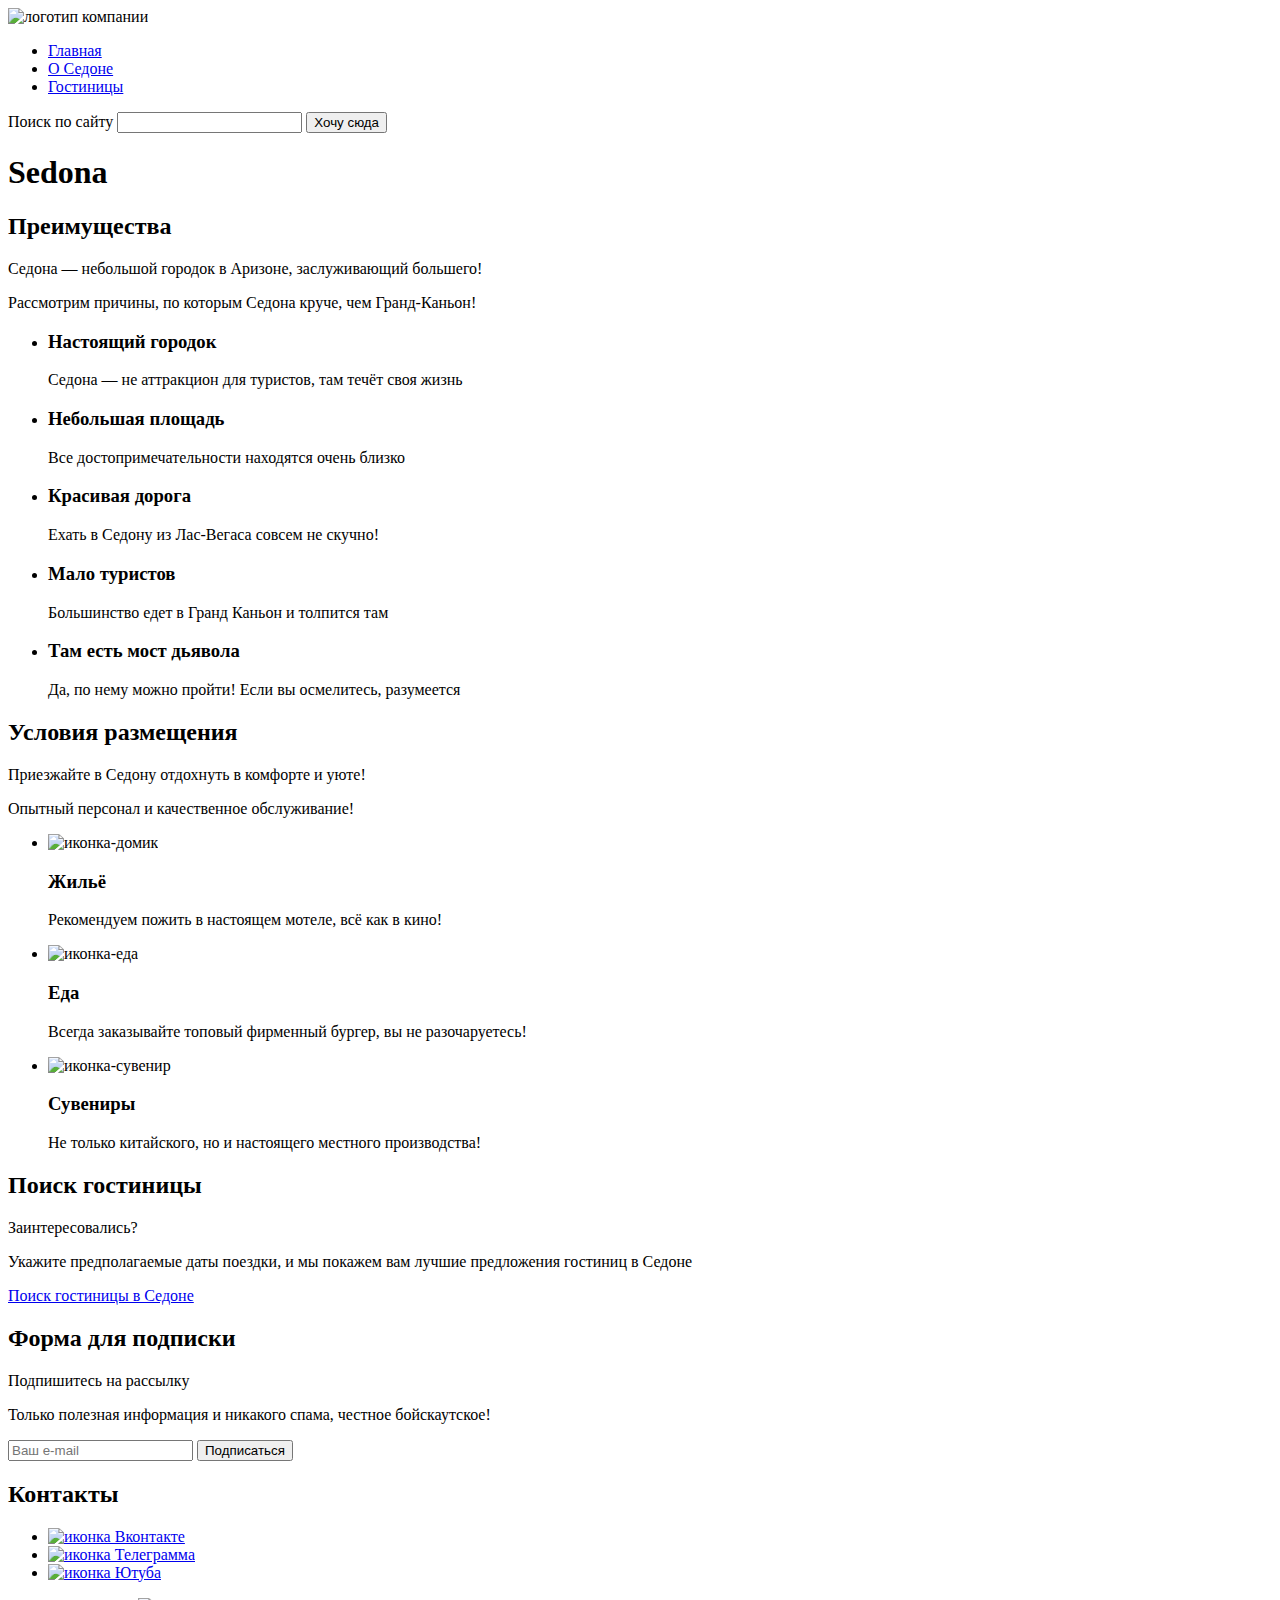
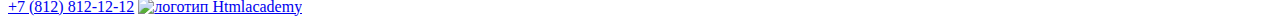
==== index.html @ d55be07a "Add files via upload" ====
<!DOCTYPE html>
<html lang="ru">
  <head>
    <meta charset="utf-8">
    <title>HTML Academy: Седона</title>
  </head>
  <body>
	<header class="page-header">
		<nav class="navigation">
			<img class="logo" src="" alt="логотип компании">
			<ul class="navigation-list">
				<li class="navigation-item"><a href="index.html">Главная</a></li>
				<li class="navigation-item"><a href="#">О Седоне</a></li>
				<li class="navigation-item"><a href="catalog.html">Гостиницы</a></li>
			</ul>
			<form class="navigation-form">
				<label class="visually-hidden" for="site-search">Поиск по сайту</label>
            <input type="search" id="site-search" name="query">
				<!-- TO DO: implement counter-->
            <button class="like" type="button">Хочу сюда</button>
			</form>
		</nav>
	</header>
   <main class="main-index">
		<section class="intro">
			<!-- TO DO: implement the commented text via CSS-->
			<!--
			<p class="welcome">Welcome</p>
			<p class="handwritten">- to the gorgeous -</p> -->
			<h1>Sedona</h1>
			<!--
			<p class="handwritten"><q>Because the Grand<br> Canyon sucks!</q></p>
			-->
		</section>
		<section class="advantages">
			<h2 class="visually-hidden">Преимущества</h2>
			<p class="uppercased">Седона — небольшой городок в Аризоне, заслуживающий большего!</p>
			<p class="description">Рассмотрим причины, по которым Седона круче, чем Гранд-Каньон!</p>
			<ul class="advantages-list">
				<li class="advantages-item">
					<h3>Настоящий городок</h3>
					<p class="description">Седона — не аттракцион для туристов, там течёт своя жизнь</p>
				</li>
				<li class="advantages-item">
					<h3>Небольшая площадь</h3>
					<p class="description">Все достопримечательности находятся очень близко</p>
				</li>
				<li class="advantages-item">
					<h3>Красивая дорога</h3>
					<p class="description">Ехать в Седону из Лас-Вегаса совсем не скучно!</p>
				</li>
				<li class="advantages-item">
					<h3>Мало туристов</h3>
					<p class="description">Большинство едет в Гранд Каньон и толпится там</p>
				</li>
				<li class="advantages-item">
					<h3>Там есть мост дьявола</h3>
					<p class="description">Да, по нему можно пройти! Если вы осмелитесь, разумеется</p>
				</li>
			</ul>
		</section>
		<section class="conditions">
			<h2 class="visually-hidden">Условия размещения</h2>
			<p class="uppercased">Приезжайте в Седону отдохнуть в комфорте и уюте!</p>
			<p class="description">Опытный персонал и качественное обслуживание!</p>
			<ul class="conditions-list">
				<li class="conditions-item">
					<!-- TO DO: add icon here or via CSS -->
					<img class="icon" src="" alt="иконка-домик">
					<h3>Жильё</h3>
					<p class="description">Рекомендуем пожить в настоящем мотеле, всё как в кино!</p>
				</li>
				<li class="conditions-item">
					<!-- TO DO: add icon here or via CSS -->
					<img class="icon" src="" alt="иконка-еда">
					<h3>Еда</h3>
					<p class="description">Всегда заказывайте топовый фирменный бургер, вы не разочаруетесь!</p>
				</li>
				<li class="conditions-item">
					<!-- TO DO: add icon here or via CSS -->
					<img class="icon" src="" alt="иконка-сувенир">
					<h3>Сувениры</h3>
					<p class="description">Не только китайского, но и настоящего местного производства!</p>
				</li>
			</ul>
		</section>
		<section class="booking">
			<h2 class="visually-hidden">Поиск гостиницы</h2>
			<p class="uppercased">Заинтересовались?</p>
			<p class="description">Укажите предполагаемые даты поездки, и мы покажем вам лучшие предложения гостиниц в Седоне</p>
			<a class="rectangle" href="catalog.html">Поиск гостиницы в Седоне</a>
		</section>
	</main>
	<footer class="page-footer">
    <section class="subscription">
			<h2 class="visually-hidden">Форма для подписки</h2>
			<p class="uppercased">Подпишитесь на рассылку</p>
			<p class="description">Только полезная информация и никакого спама, честное бойскаутское!</p>
			<form class="subscription-form" action="https://echo.htmlacademy.ru/" method="post" name="subscription-data">
            <input type="email" placeholder="Ваш e-mail" name="email" required>
				<input type="submit" value="Подписаться">
			</form>
		</section>
    <section class="social">
      <h2 class="visually-hidden">Контакты</h2>
		  <ul class="social-list">
			  <li class="social-item">
				  <a href="https://vk.com/htmlacademy"><img class="icon" src="" alt="иконка Вконтакте"></a>
			  </li>
			  <li class="social-item">
				  <a href="https://t.me/htmlacademy"><img class="icon" src="" alt="иконка Телеграмма"></a>
			  </li>
			  <li class="social-item">
				  <a href="https://www.youtube.com/user/htmlacademyru"><img class="icon" src="" alt="иконка Ютуба"></a>
			  </li>
		  </ul>
		  <a class="phone" href="tel:+78121212">+7 (812) 812-12-12</a>
		  <a href="https://up.htmlacademy.ru/htmlcss/40/project/sedona">
			  <img class="htmlacademy-logo" src="" alt="логотип Htmlacademy">
		  </a>
    </section>
	</footer>
  </body>
</html>
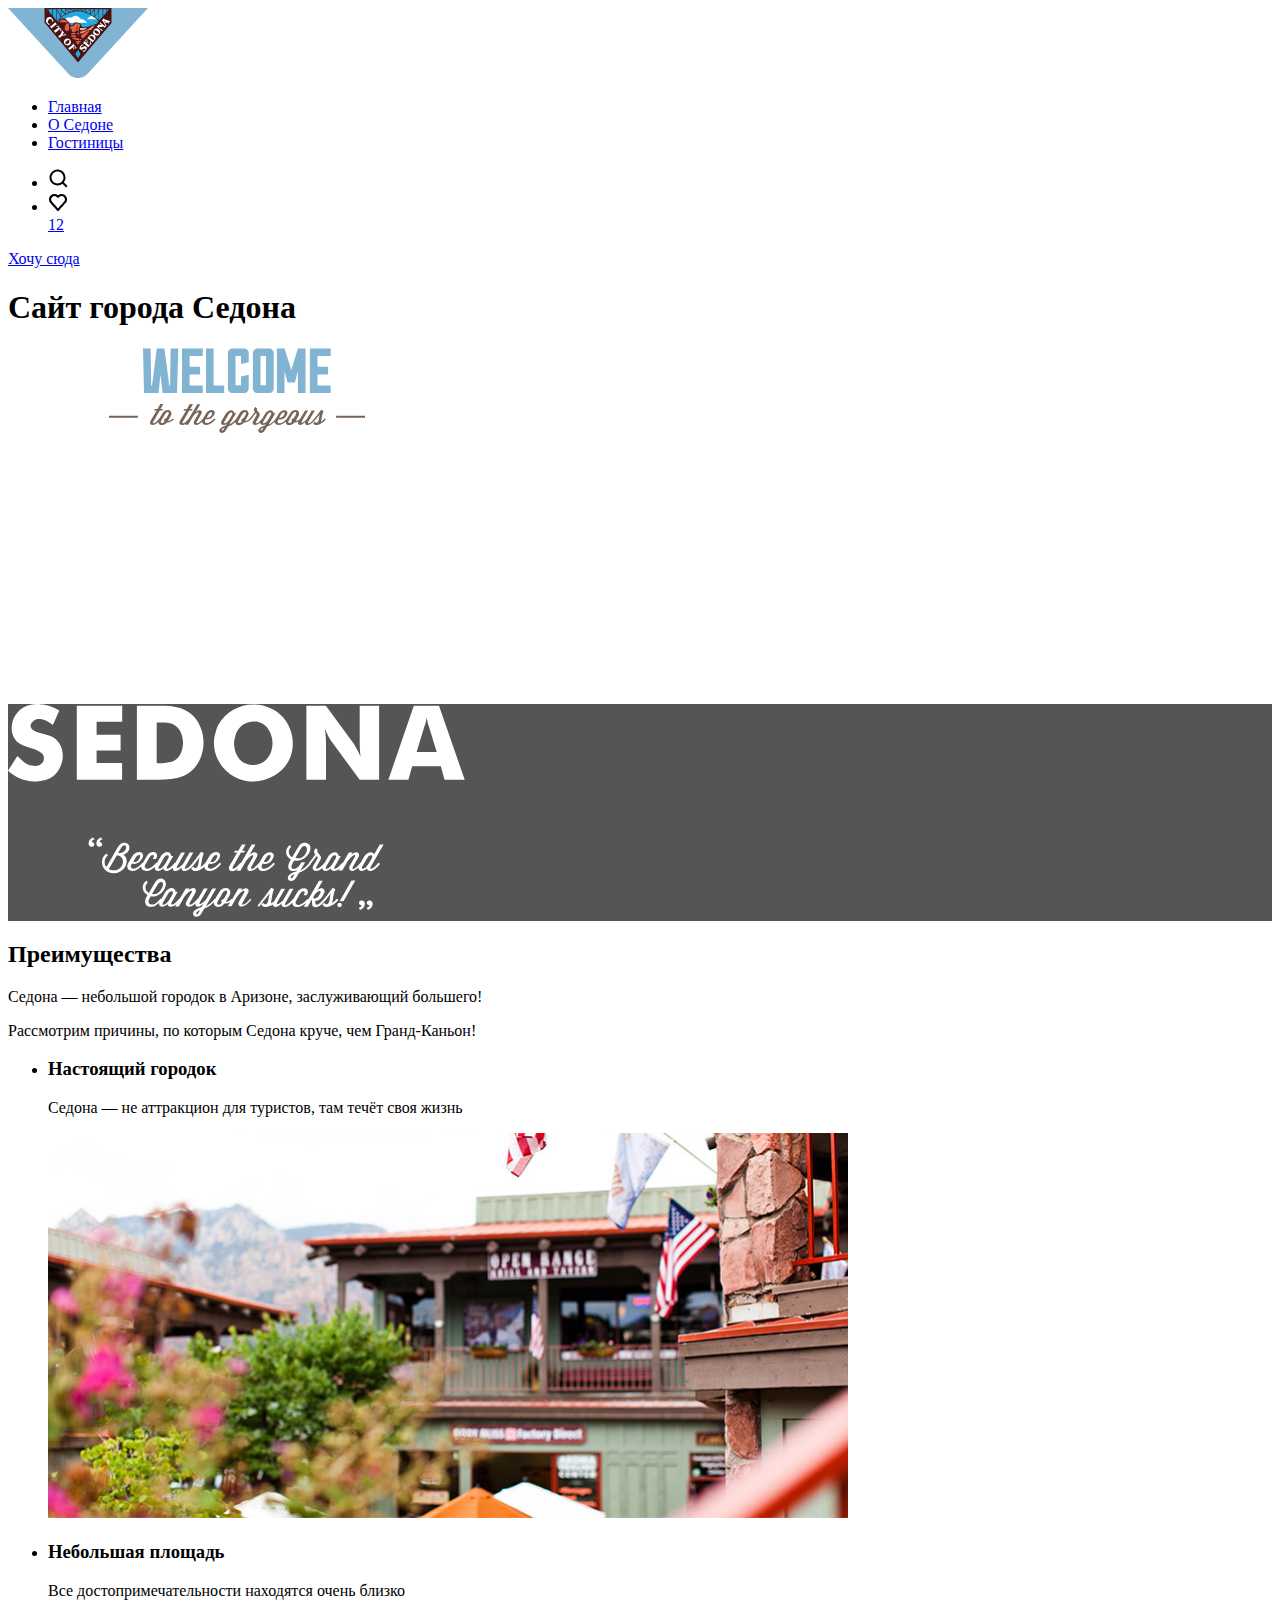
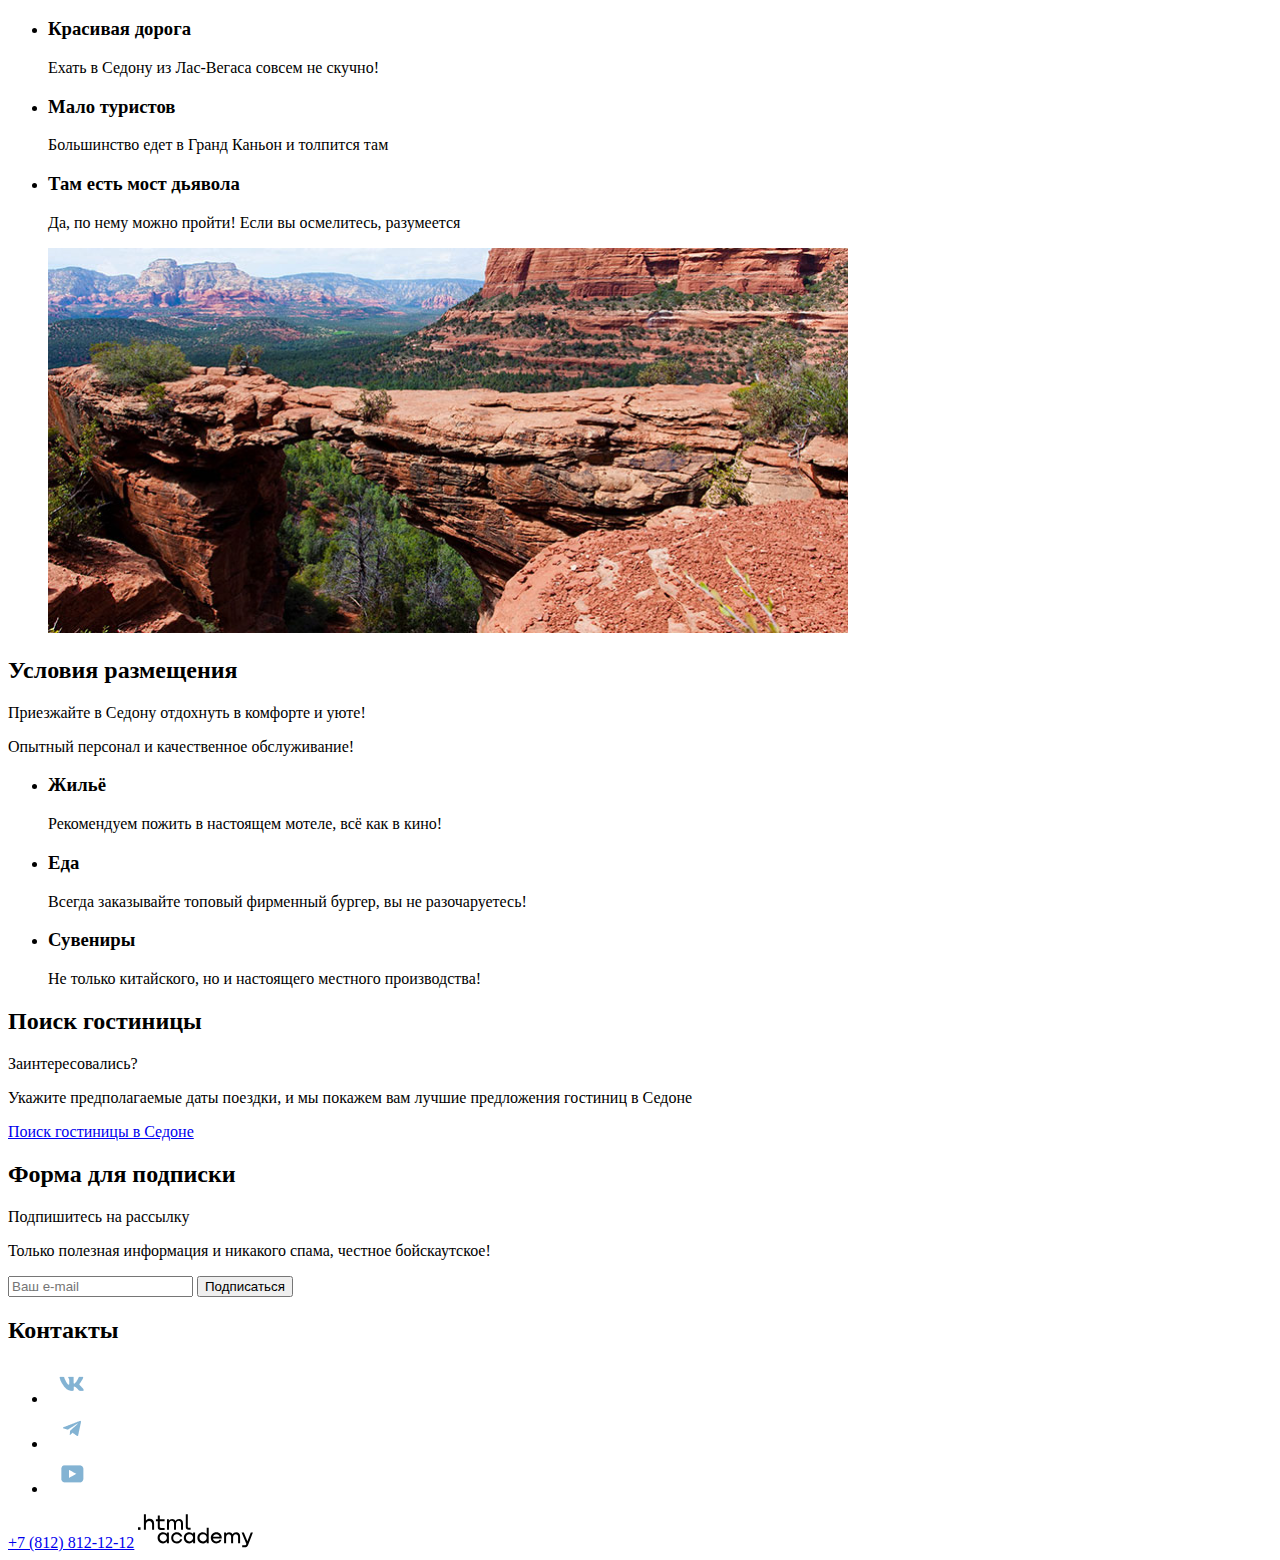
==== commit 77ffe3a9: "Add files via upload" ====
--- a/index.html
+++ b/index.html
@@ -7,30 +7,26 @@
   <body>
 	<header class="page-header">
 		<nav class="navigation">
-			<img class="logo" src="" alt="логотип компании">
+			<a href="index.html"><img class="logo" src="img/logo.svg" alt="логотип города"></a>
 			<ul class="navigation-list">
 				<li class="navigation-item"><a href="index.html">Главная</a></li>
 				<li class="navigation-item"><a href="#">О Седоне</a></li>
 				<li class="navigation-item"><a href="catalog.html">Гостиницы</a></li>
 			</ul>
-			<form class="navigation-form">
-				<label class="visually-hidden" for="site-search">Поиск по сайту</label>
-            <input type="search" id="site-search" name="query">
-				<!-- TO DO: implement counter-->
-            <button class="like" type="button">Хочу сюда</button>
-			</form>
+			<ul class="favourites">
+				<li><a href="#"><img src="img/search.svg" alt="поиск"></a></li>
+				<li><a href="#"><img src="img/heart.png" alt="избранное"><div class="circle">12</div></a></li>
+			</ul>
+			<a class="rectangle" href="catalog.html">Хочу сюда</a>
 		</nav>
 	</header>
    <main class="main-index">
 		<section class="intro">
-			<!-- TO DO: implement the commented text via CSS-->
-			<!--
-			<p class="welcome">Welcome</p>
-			<p class="handwritten">- to the gorgeous -</p> -->
-			<h1>Sedona</h1>
-			<!--
-			<p class="handwritten"><q>Because the Grand<br> Canyon sucks!</q></p>
-			-->
+			<h1 class="visually-hidden">Сайт города Седона</h1>
+			<img src="img/welcome.svg" alt="welcome to the gorgeous">
+			<div style="background-color: #555555">
+			  <img src="img/Vector.svg" alt="Sedona because the Grand Canyon sucks!">
+			</div>
 		</section>
 		<section class="advantages">
 			<h2 class="visually-hidden">Преимущества</h2>
@@ -40,22 +36,24 @@
 				<li class="advantages-item">
 					<h3>Настоящий городок</h3>
 					<p class="description">Седона — не аттракцион для туристов, там течёт своя жизнь</p>
+					<img src="img/photo-1.png" alt="вид города">
 				</li>
-				<li class="advantages-item">
+				<li class="advantages-item advantages-item-light">
 					<h3>Небольшая площадь</h3>
 					<p class="description">Все достопримечательности находятся очень близко</p>
 				</li>
-				<li class="advantages-item">
+				<li class="advantages-item advantages-item-light">
 					<h3>Красивая дорога</h3>
 					<p class="description">Ехать в Седону из Лас-Вегаса совсем не скучно!</p>
 				</li>
-				<li class="advantages-item">
+				<li class="advantages-item advantages-item-light">
 					<h3>Мало туристов</h3>
 					<p class="description">Большинство едет в Гранд Каньон и толпится там</p>
 				</li>
 				<li class="advantages-item">
 					<h3>Там есть мост дьявола</h3>
 					<p class="description">Да, по нему можно пройти! Если вы осмелитесь, разумеется</p>
+					<img src="img/photo-2.png" alt="мост дьявола">
 				</li>
 			</ul>
 		</section>
@@ -65,20 +63,14 @@
 			<p class="description">Опытный персонал и качественное обслуживание!</p>
 			<ul class="conditions-list">
 				<li class="conditions-item">
-					<!-- TO DO: add icon here or via CSS -->
-					<img class="icon" src="" alt="иконка-домик">
 					<h3>Жильё</h3>
 					<p class="description">Рекомендуем пожить в настоящем мотеле, всё как в кино!</p>
 				</li>
 				<li class="conditions-item">
-					<!-- TO DO: add icon here or via CSS -->
-					<img class="icon" src="" alt="иконка-еда">
 					<h3>Еда</h3>
 					<p class="description">Всегда заказывайте топовый фирменный бургер, вы не разочаруетесь!</p>
 				</li>
 				<li class="conditions-item">
-					<!-- TO DO: add icon here or via CSS -->
-					<img class="icon" src="" alt="иконка-сувенир">
 					<h3>Сувениры</h3>
 					<p class="description">Не только китайского, но и настоящего местного производства!</p>
 				</li>
@@ -90,9 +82,7 @@
 			<p class="description">Укажите предполагаемые даты поездки, и мы покажем вам лучшие предложения гостиниц в Седоне</p>
 			<a class="rectangle" href="catalog.html">Поиск гостиницы в Седоне</a>
 		</section>
-	</main>
-	<footer class="page-footer">
-    <section class="subscription">
+		<section class="subscription subscription-backgrounded">
 			<h2 class="visually-hidden">Форма для подписки</h2>
 			<p class="uppercased">Подпишитесь на рассылку</p>
 			<p class="description">Только полезная информация и никакого спама, честное бойскаутское!</p>
@@ -101,22 +91,24 @@
 				<input type="submit" value="Подписаться">
 			</form>
 		</section>
+	</main>
+	<footer class="page-footer">
     <section class="social">
       <h2 class="visually-hidden">Контакты</h2>
 		  <ul class="social-list">
 			  <li class="social-item">
-				  <a href="https://vk.com/htmlacademy"><img class="icon" src="" alt="иконка Вконтакте"></a>
+				  <a href="https://vk.com/htmlacademy"><img class="icon" src="img/social-vk.png" alt="мы Вконтакте"></a>
 			  </li>
 			  <li class="social-item">
-				  <a href="https://t.me/htmlacademy"><img class="icon" src="" alt="иконка Телеграмма"></a>
+				  <a href="https://t.me/htmlacademy"><img class="icon" src="img/social-telegram.png" alt="мы в Телеграмме"></a>
 			  </li>
 			  <li class="social-item">
-				  <a href="https://www.youtube.com/user/htmlacademyru"><img class="icon" src="" alt="иконка Ютуба"></a>
+				  <a href="https://www.youtube.com/user/htmlacademyru"><img class="icon" src="img/social-youtube.png" alt="мы на Ютубе"></a>
 			  </li>
 		  </ul>
 		  <a class="phone" href="tel:+78121212">+7 (812) 812-12-12</a>
 		  <a href="https://up.htmlacademy.ru/htmlcss/40/project/sedona">
-			  <img class="htmlacademy-logo" src="" alt="логотип Htmlacademy">
+			  <img class="htmlacademy-logo" src="img/Logo-html.svg" alt="логотип Htmlacademy">
 		  </a>
     </section>
 	</footer>
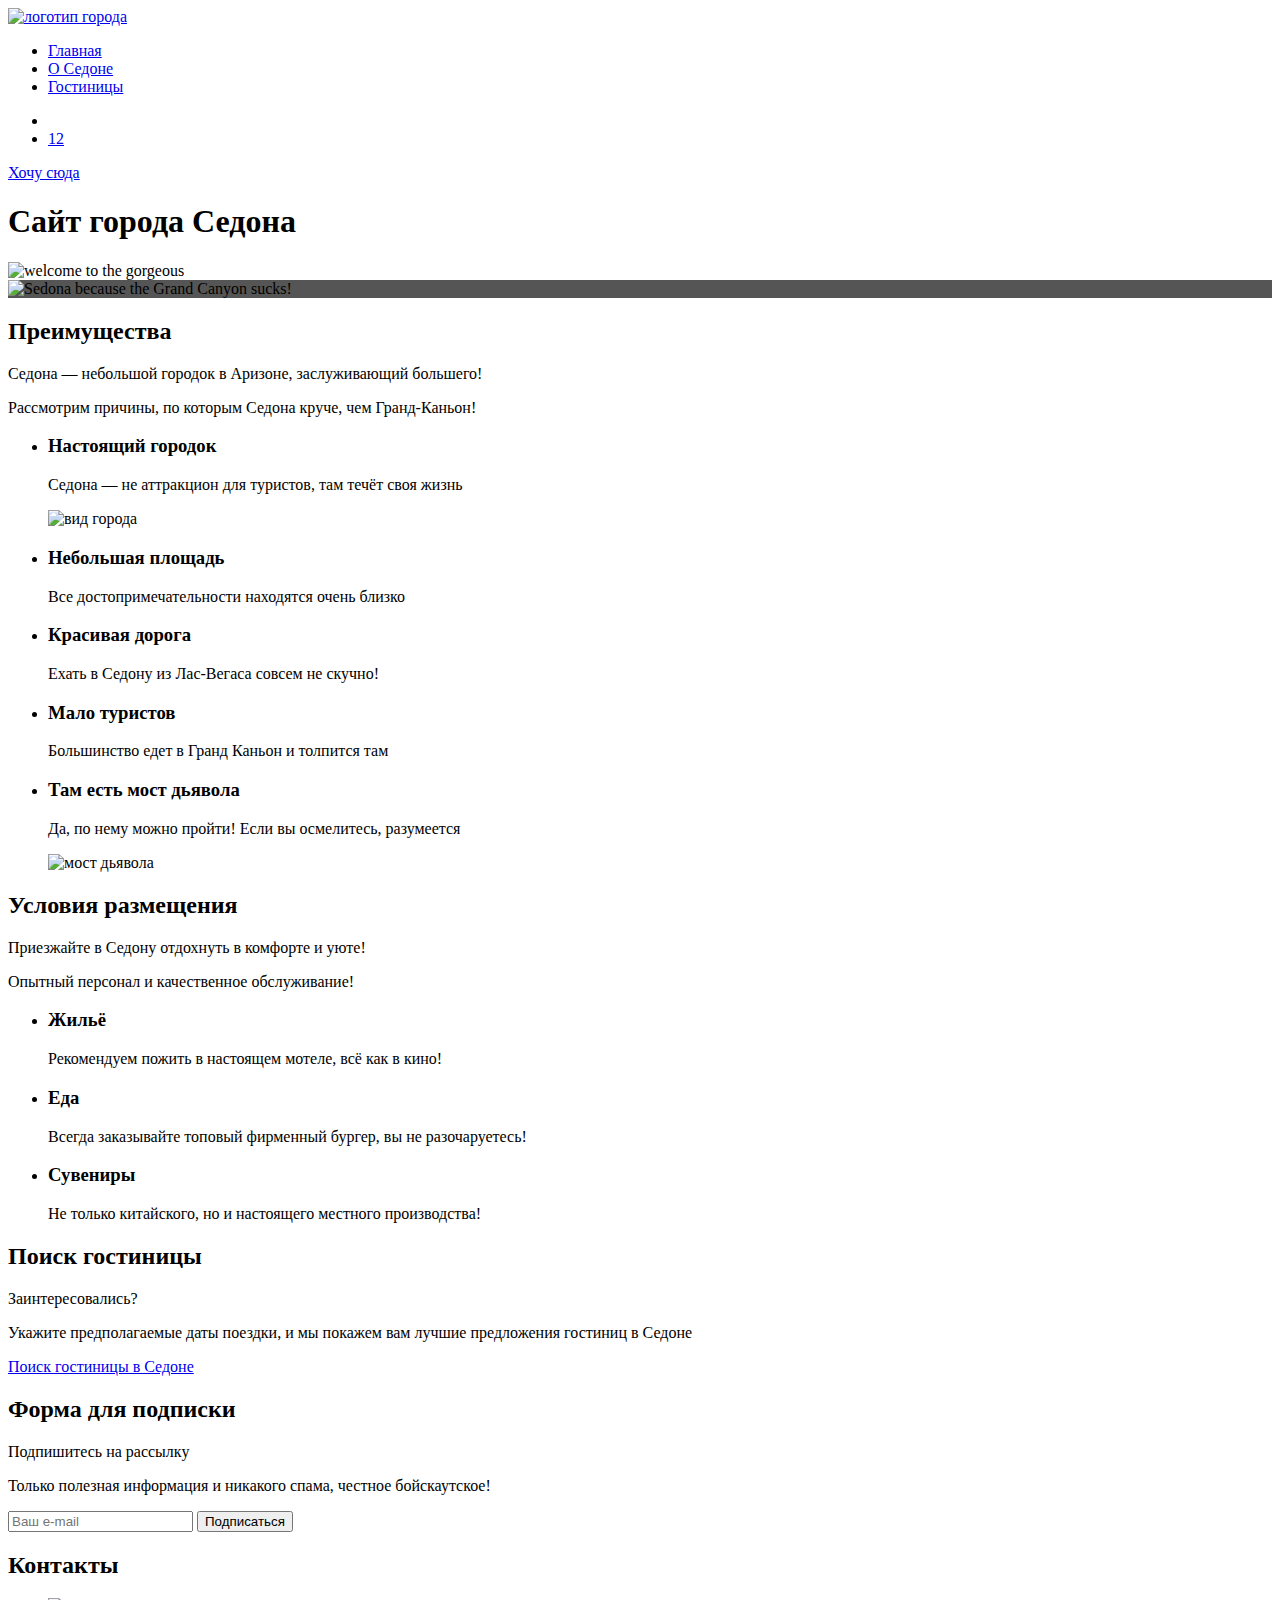
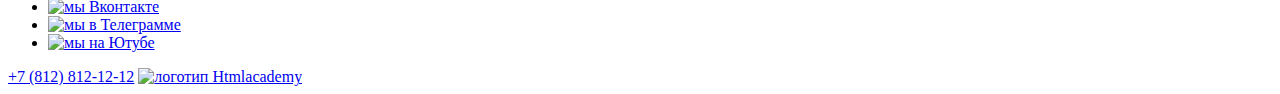
==== commit 1757d309: "Add files via upload" ====
--- a/index.html
+++ b/index.html
@@ -7,15 +7,16 @@
   <body>
 	<header class="page-header">
 		<nav class="navigation">
-			<a href="index.html"><img class="logo" src="img/logo.svg" alt="логотип города"></a>
+			<a href="index.html" aria-current="page"><img class="logo" src="images/logo.svg"
+        width="140" height="70" alt="логотип города"></a>
 			<ul class="navigation-list">
-				<li class="navigation-item"><a href="index.html">Главная</a></li>
+				<li class="navigation-item"><a href="index.html" aria-current="page">Главная</a></li>
 				<li class="navigation-item"><a href="#">О Седоне</a></li>
 				<li class="navigation-item"><a href="catalog.html">Гостиницы</a></li>
 			</ul>
 			<ul class="favourites">
-				<li><a href="#"><img src="img/search.svg" alt="поиск"></a></li>
-				<li><a href="#"><img src="img/heart.png" alt="избранное"><div class="circle">12</div></a></li>
+				<li><a href="#"><span></span></a></li>
+				<li><a href="#"><span>12</span></a></li>
 			</ul>
 			<a class="rectangle" href="catalog.html">Хочу сюда</a>
 		</nav>
@@ -23,9 +24,9 @@
    <main class="main-index">
 		<section class="intro">
 			<h1 class="visually-hidden">Сайт города Седона</h1>
-			<img src="img/welcome.svg" alt="welcome to the gorgeous">
+			<img src="images/welcome.svg" width="458" height="352" alt="welcome to the gorgeous">
 			<div style="background-color: #555555">
-			  <img src="img/Vector.svg" alt="Sedona because the Grand Canyon sucks!">
+			  <img src="images/sedona.svg" width="456.7" height="212.77" alt="Sedona because the Grand Canyon sucks!">
 			</div>
 		</section>
 		<section class="advantages">
@@ -36,7 +37,7 @@
 				<li class="advantages-item">
 					<h3>Настоящий городок</h3>
 					<p class="description">Седона — не аттракцион для туристов, там течёт своя жизнь</p>
-					<img src="img/photo-1.png" alt="вид города">
+					<img src="images/sedona-sight.png" width="800" height="385" alt="вид города">
 				</li>
 				<li class="advantages-item advantages-item-light">
 					<h3>Небольшая площадь</h3>
@@ -53,7 +54,7 @@
 				<li class="advantages-item">
 					<h3>Там есть мост дьявола</h3>
 					<p class="description">Да, по нему можно пройти! Если вы осмелитесь, разумеется</p>
-					<img src="img/photo-2.png" alt="мост дьявола">
+					<img src="images/devil-bridge.png" width="800" height="385" alt="мост дьявола">
 				</li>
 			</ul>
 		</section>
@@ -97,18 +98,18 @@
       <h2 class="visually-hidden">Контакты</h2>
 		  <ul class="social-list">
 			  <li class="social-item">
-				  <a href="https://vk.com/htmlacademy"><img class="icon" src="img/social-vk.png" alt="мы Вконтакте"></a>
+				  <a href="https://vk.com/htmlacademy"><img class="icon" src="images/social-vk.png" alt="мы Вконтакте"></a>
 			  </li>
 			  <li class="social-item">
-				  <a href="https://t.me/htmlacademy"><img class="icon" src="img/social-telegram.png" alt="мы в Телеграмме"></a>
+				  <a href="https://t.me/htmlacademy"><img class="icon" src="images/social-telegram.png" alt="мы в Телеграмме"></a>
 			  </li>
 			  <li class="social-item">
-				  <a href="https://www.youtube.com/user/htmlacademyru"><img class="icon" src="img/social-youtube.png" alt="мы на Ютубе"></a>
+				  <a href="https://www.youtube.com/user/htmlacademyru"><img class="icon" src="images/social-youtube.png" alt="мы на Ютубе"></a>
 			  </li>
 		  </ul>
 		  <a class="phone" href="tel:+78121212">+7 (812) 812-12-12</a>
 		  <a href="https://up.htmlacademy.ru/htmlcss/40/project/sedona">
-			  <img class="htmlacademy-logo" src="img/Logo-html.svg" alt="логотип Htmlacademy">
+			  <img class="htmlacademy-logo" src="images/logo-html.svg" alt="логотип Htmlacademy">
 		  </a>
     </section>
 	</footer>
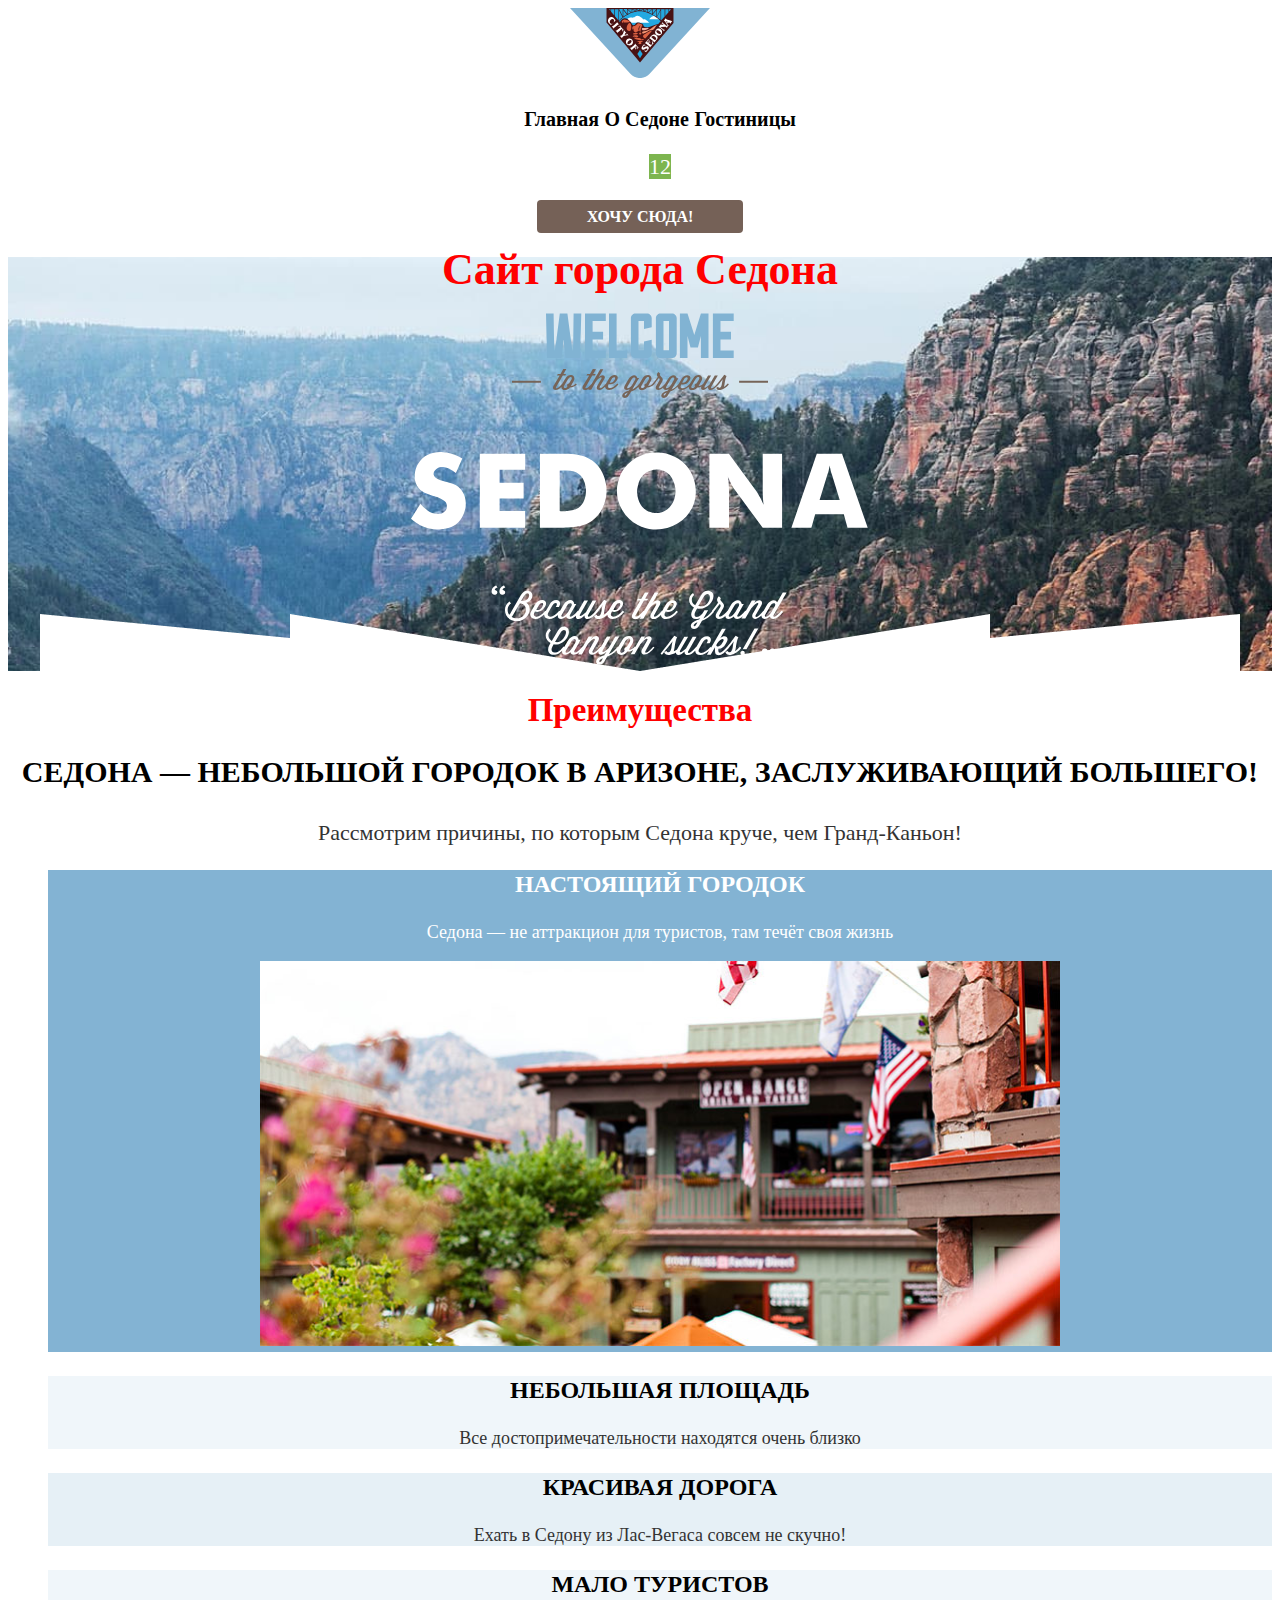
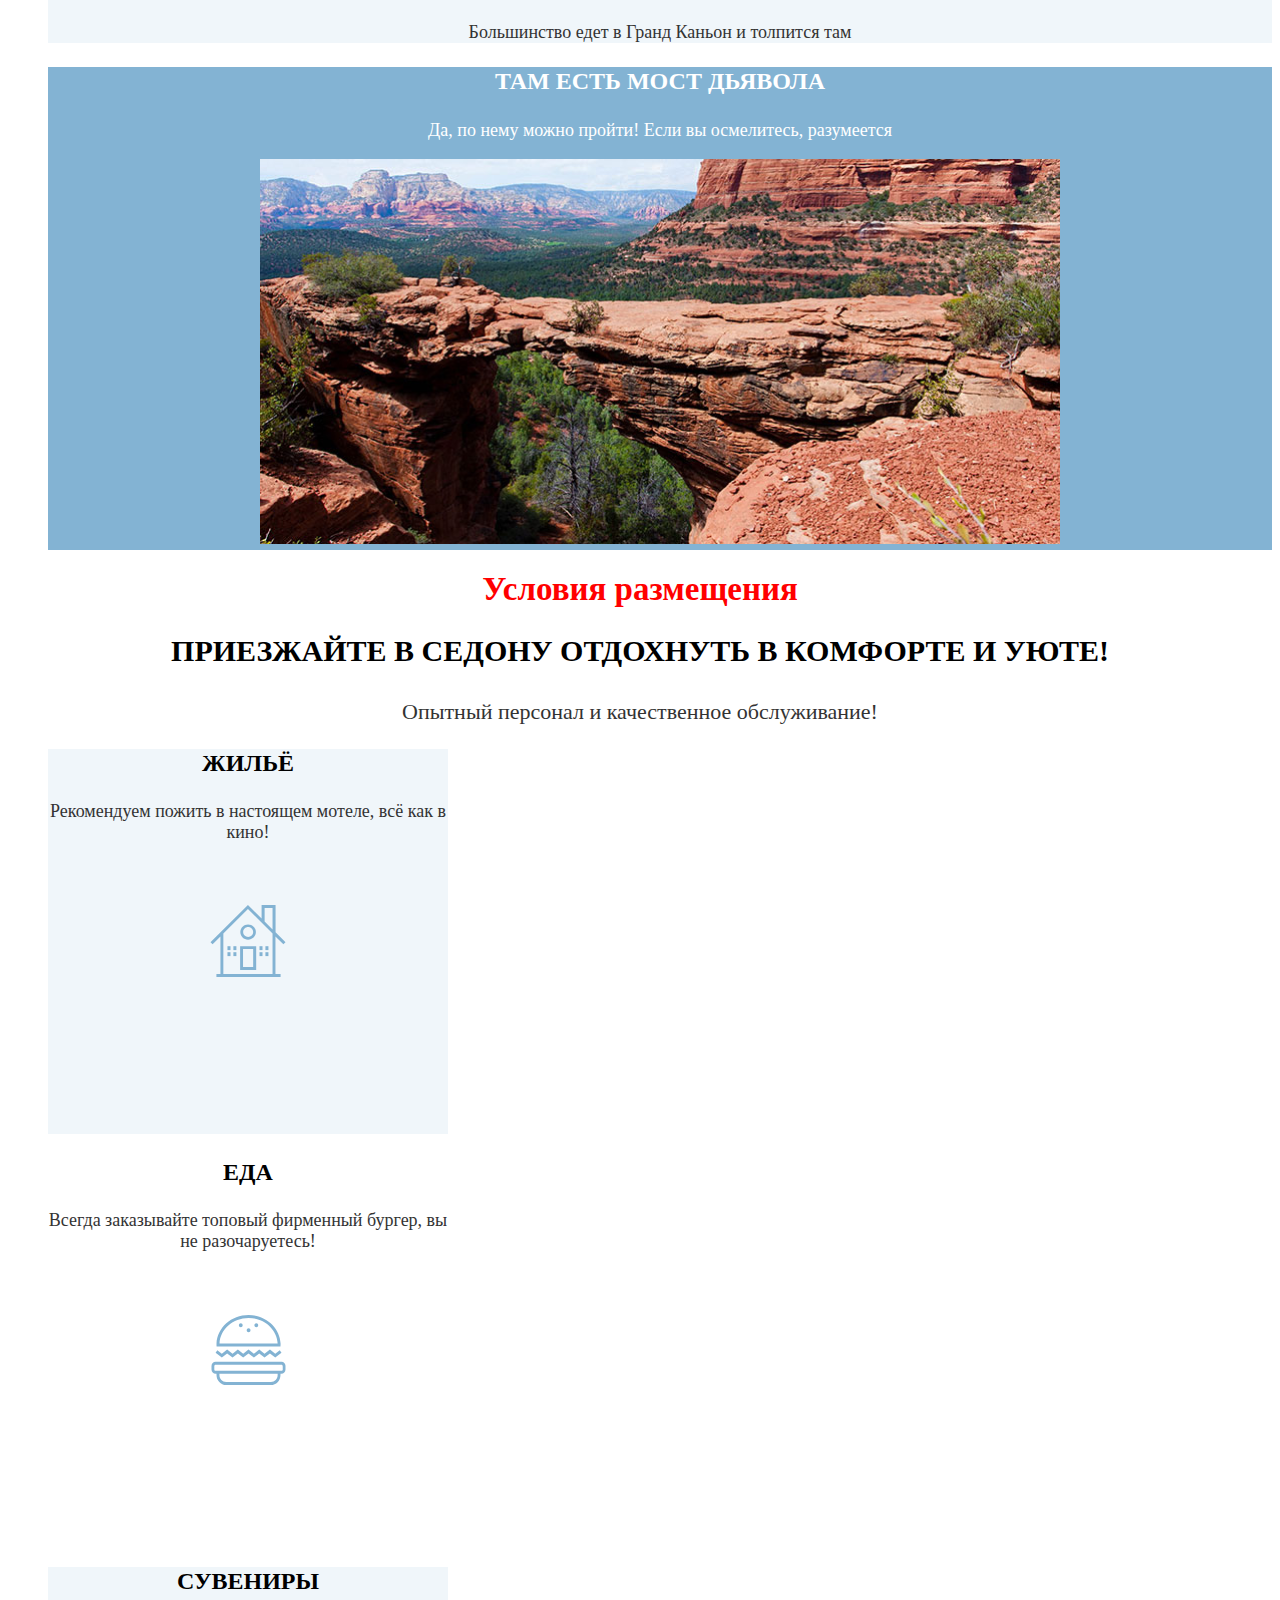
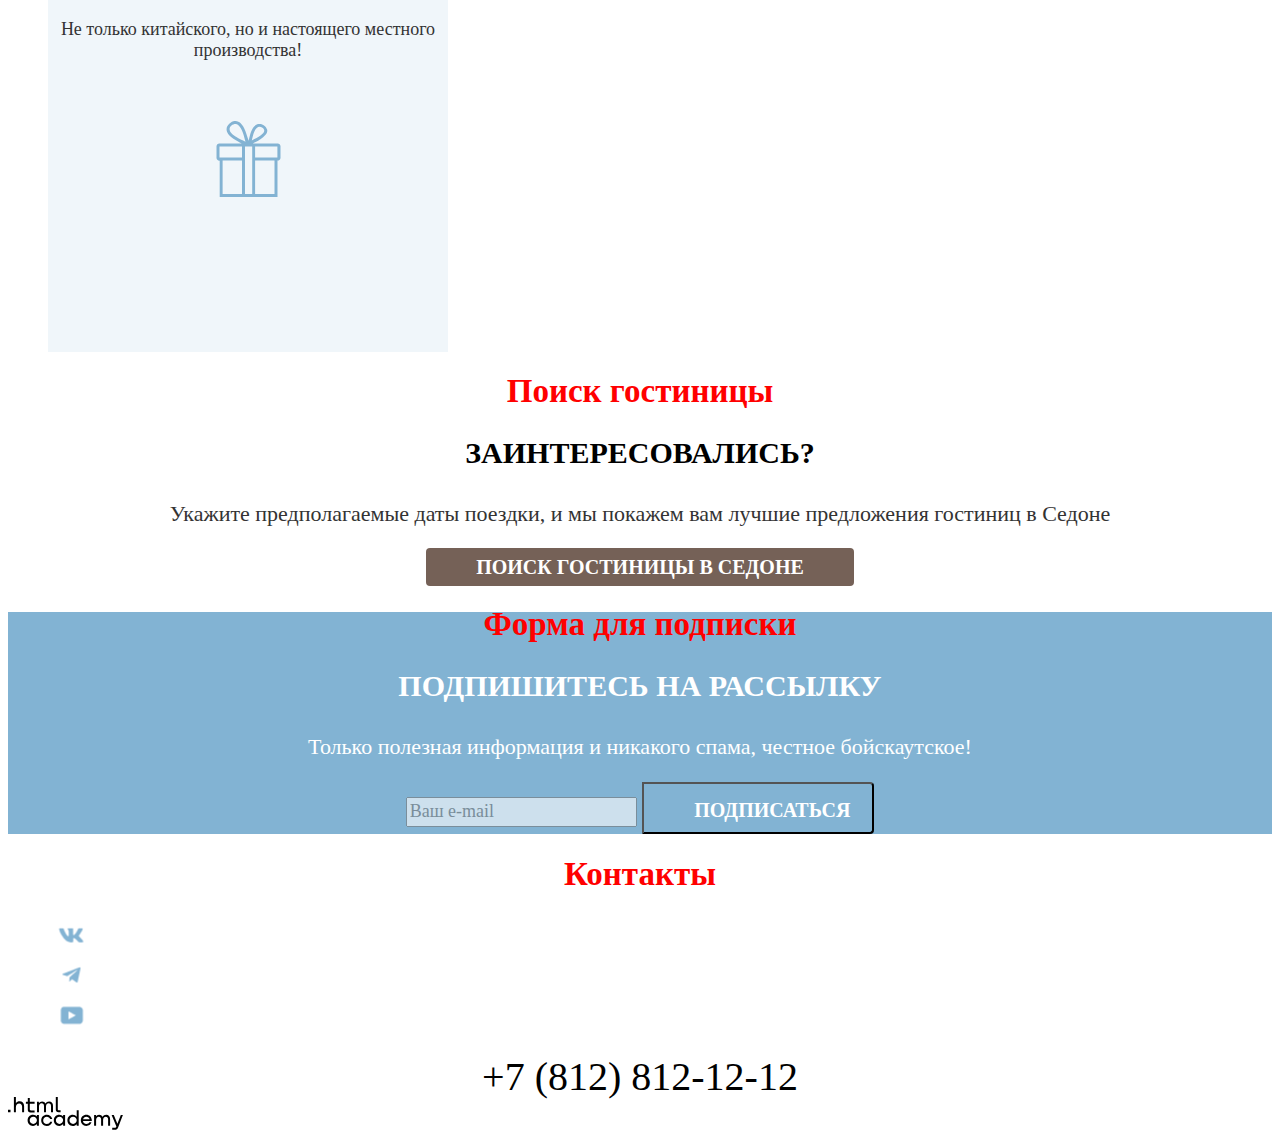
==== commit 4aef435b: "Add files via upload" ====
--- a/index.html
+++ b/index.html
@@ -3,6 +3,7 @@
   <head>
     <meta charset="utf-8">
     <title>HTML Academy: Седона</title>
+    <link rel="stylesheet" href="styles/styles.css">
   </head>
   <body>
 	<header class="page-header">
@@ -14,82 +15,86 @@
 				<li class="navigation-item"><a href="#">О Седоне</a></li>
 				<li class="navigation-item"><a href="catalog.html">Гостиницы</a></li>
 			</ul>
-			<ul class="favourites">
-				<li><a href="#"><span></span></a></li>
-				<li><a href="#"><span>12</span></a></li>
+			<ul class="favourites-list">
+				<li class="favourites-item"><a href="#"><span></span></a></li>
+				<li class="favourites-item"><a href="#"><span class="count-likes">12</span></a></li>
 			</ul>
-			<a class="rectangle" href="catalog.html">Хочу сюда</a>
+			<a class="button button-want-here" href="catalog.html">Хочу сюда!</a>
 		</nav>
 	</header>
    <main class="main-index">
 		<section class="intro">
 			<h1 class="visually-hidden">Сайт города Седона</h1>
-			<img src="images/welcome.svg" width="458" height="352" alt="welcome to the gorgeous">
-			<div style="background-color: #555555">
-			  <img src="images/sedona.svg" width="456.7" height="212.77" alt="Sedona because the Grand Canyon sucks!">
-			</div>
+			<img src="images/welcome.svg" width="458" height="352" alt="welcome to the gorgeous
+      Sedona because the Grand Canyon sucks!">
 		</section>
 		<section class="advantages">
 			<h2 class="visually-hidden">Преимущества</h2>
-			<p class="uppercased">Седона — небольшой городок в Аризоне, заслуживающий большего!</p>
+			<p class="uppercase">Седона — небольшой городок в Аризоне, заслуживающий большего!</p>
 			<p class="description">Рассмотрим причины, по которым Седона круче, чем Гранд-Каньон!</p>
 			<ul class="advantages-list">
-				<li class="advantages-item">
-					<h3>Настоящий городок</h3>
-					<p class="description">Седона — не аттракцион для туристов, там течёт своя жизнь</p>
+				<li class="advantages-item advantages-item-heavy">
+					<h3 class="uppercase-small-light">Настоящий городок</h3>
+					<p class="description-small-light">Седона — не аттракцион для туристов, там течёт своя жизнь</p>
 					<img src="images/sedona-sight.png" width="800" height="385" alt="вид города">
 				</li>
 				<li class="advantages-item advantages-item-light">
-					<h3>Небольшая площадь</h3>
-					<p class="description">Все достопримечательности находятся очень близко</p>
+					<h3 class="uppercase-small">Небольшая площадь</h3>
+					<p class="description-small">Все достопримечательности находятся очень близко</p>
+				</li>
+				<li class="advantages-item advantages-item-medium">
+					<h3 class="uppercase-small">Красивая дорога</h3>
+					<p class="description-small">Ехать в Седону из Лас-Вегаса совсем не скучно!</p>
 				</li>
 				<li class="advantages-item advantages-item-light">
-					<h3>Красивая дорога</h3>
-					<p class="description">Ехать в Седону из Лас-Вегаса совсем не скучно!</p>
+					<h3 class="uppercase-small">Мало туристов</h3>
+					<p class="description-small">Большинство едет в Гранд Каньон и толпится там</p>
 				</li>
-				<li class="advantages-item advantages-item-light">
-					<h3>Мало туристов</h3>
-					<p class="description">Большинство едет в Гранд Каньон и толпится там</p>
-				</li>
-				<li class="advantages-item">
-					<h3>Там есть мост дьявола</h3>
-					<p class="description">Да, по нему можно пройти! Если вы осмелитесь, разумеется</p>
+				<li class="advantages-item advantages-item-heavy">
+					<h3 class="uppercase-small-light">Там есть мост дьявола</h3>
+					<p class="description-small-light">Да, по нему можно пройти! Если вы осмелитесь, разумеется</p>
 					<img src="images/devil-bridge.png" width="800" height="385" alt="мост дьявола">
 				</li>
 			</ul>
 		</section>
 		<section class="conditions">
 			<h2 class="visually-hidden">Условия размещения</h2>
-			<p class="uppercased">Приезжайте в Седону отдохнуть в комфорте и уюте!</p>
+			<p class="uppercase">Приезжайте в Седону отдохнуть в комфорте и уюте!</p>
 			<p class="description">Опытный персонал и качественное обслуживание!</p>
 			<ul class="conditions-list">
 				<li class="conditions-item">
-					<h3>Жильё</h3>
-					<p class="description">Рекомендуем пожить в настоящем мотеле, всё как в кино!</p>
-				</li>
+        <div class="house-wrapper">
+					<h3 class="uppercase-small">Жильё</h3>
+					<p class="description-small">Рекомендуем пожить в настоящем мотеле, всё как в кино!</p>
+        </div>
+        </li>
 				<li class="conditions-item">
-					<h3>Еда</h3>
-					<p class="description">Всегда заказывайте топовый фирменный бургер, вы не разочаруетесь!</p>
-				</li>
+        <div class="food-wrapper">
+					<h3 class="uppercase-small">Еда</h3>
+					<p class="description-small">Всегда заказывайте топовый фирменный бургер, вы не разочаруетесь!</p>
+        </div>
+        </li>
 				<li class="conditions-item">
-					<h3>Сувениры</h3>
-					<p class="description">Не только китайского, но и настоящего местного производства!</p>
-				</li>
+        <div class="souvenir-wrapper">
+					<h3 class="uppercase-small">Сувениры</h3>
+					<p class="description-small">Не только китайского, но и настоящего местного производства!</p>
+        </div>
+        </li>
 			</ul>
 		</section>
 		<section class="booking">
 			<h2 class="visually-hidden">Поиск гостиницы</h2>
-			<p class="uppercased">Заинтересовались?</p>
+			<p class="uppercase">Заинтересовались?</p>
 			<p class="description">Укажите предполагаемые даты поездки, и мы покажем вам лучшие предложения гостиниц в Седоне</p>
-			<a class="rectangle" href="catalog.html">Поиск гостиницы в Седоне</a>
+			<a class="button button-search-hotel" href="catalog.html">Поиск гостиницы в Седоне</a>
 		</section>
 		<section class="subscription subscription-backgrounded">
 			<h2 class="visually-hidden">Форма для подписки</h2>
-			<p class="uppercased">Подпишитесь на рассылку</p>
-			<p class="description">Только полезная информация и никакого спама, честное бойскаутское!</p>
+			<p class="uppercase-light">Подпишитесь на рассылку</p>
+			<p class="description-light">Только полезная информация и никакого спама, честное бойскаутское!</p>
 			<form class="subscription-form" action="https://echo.htmlacademy.ru/" method="post" name="subscription-data">
-            <input type="email" placeholder="Ваш e-mail" name="email" required>
-				<input type="submit" value="Подписаться">
+            <input class="email" type="email" placeholder="Ваш e-mail" name="email" required>
+				<button class="button-subscribe" type="submit">Подписаться</button>
 			</form>
 		</section>
 	</main>
@@ -98,18 +103,18 @@
       <h2 class="visually-hidden">Контакты</h2>
 		  <ul class="social-list">
 			  <li class="social-item">
-				  <a href="https://vk.com/htmlacademy"><img class="icon" src="images/social-vk.png" alt="мы Вконтакте"></a>
+          <a href="https://vk.com/htmlacademy" title="мы Вконтакте"><div class="social-vk"></div></a>
 			  </li>
+        <li class="social-item">
+          <a href="https://t.me/htmlacademy" title="мы в Телеграмме"><div class="social-telegram"></div></a>
+        </li>
 			  <li class="social-item">
-				  <a href="https://t.me/htmlacademy"><img class="icon" src="images/social-telegram.png" alt="мы в Телеграмме"></a>
-			  </li>
-			  <li class="social-item">
-				  <a href="https://www.youtube.com/user/htmlacademyru"><img class="icon" src="images/social-youtube.png" alt="мы на Ютубе"></a>
-			  </li>
+          <a href="https://www.youtube.com/user/htmlacademyru" title="мы на Ютуб"><div class="social-youtube"></div></a>
+        </li>
 		  </ul>
 		  <a class="phone" href="tel:+78121212">+7 (812) 812-12-12</a>
-		  <a href="https://up.htmlacademy.ru/htmlcss/40/project/sedona">
-			  <img class="htmlacademy-logo" src="images/logo-html.svg" alt="логотип Htmlacademy">
+		  <a href="https://up.htmlacademy.ru/htmlcss/40/project/sedona" title="Htmlacademy">
+			  <div class="htmlacademy-logo"></div>
 		  </a>
     </section>
 	</footer>
--- a/styles/styles.css
+++ b/styles/styles.css
@@ -0,0 +1,456 @@
+@font-face {
+  font-family: "PT Sans";
+  font-style: normal;
+  font-weight: 400;
+  src: url("../fonts/ptsans-400.woff2") format("woff2");
+  font-display: swap;
+}
+
+@font-face {
+  font-family: "PT Sans";
+  font-style: normal;
+  font-weight: 700;
+  src: url("../fonts/ptsans-700.woff2") format("woff2");
+  font-display: swap;
+}
+
+body {
+  font-family: "PT Sans";
+  font-style: normal;
+  font-weight: 400;
+  font-size: 22px;
+  line-height: 118%;
+  text-align: center;
+  color: #333333;
+  background-color: #ffffff;
+}
+
+.visually-hidden {
+  color: red;
+}
+
+.logo {
+  z-index: 999;
+}
+
+ul, ol {
+  list-style-type: none;
+}
+
+.navigation-item, .favourites-item, .conditions-item, .social-item {
+  display: inline;
+}
+
+.navigation-item a{
+  font-weight: 700;
+  font-size: 20px;
+  line-height: 120%;
+  text-transform: capitalize;
+  text-decoration: none;
+  color: #000000;
+}
+
+.favourites-item a{
+  text-decoration: none;
+}
+
+.button {
+  border-radius: 4px;
+  padding: 8px 50px;
+  background-color: #756157;
+  color: #ffffff;
+}
+
+.button-want-here {
+  font-weight: 700;
+  font-size: 16px;
+  line-height: 125%;
+  text-transform: uppercase;
+  text-decoration: none;
+  text-align: center;
+}
+
+.count-likes {
+  background-color: #7db54f;
+  color: #ffffff;
+}
+
+.intro {
+  background: url("../images/background/divider.png"), url("../images/background/index-background.jpg");
+  background-size: auto, cover;
+  background-position: center bottom, center center;
+  background-repeat: no-repeat, no-repeat;
+  background-color: #82b3d3;
+}
+
+.uppercase {
+  font-weight: 700;
+  font-size: 30px;
+  line-height: 120%;
+  text-transform: uppercase;
+  text-align: center;
+  color: #000000;
+}
+
+.uppercase-light {
+  font-weight: 700;
+  font-size: 30px;
+  line-height: 120%;
+  text-transform: uppercase;
+  color: #ffffff;
+}
+
+.uppercase-small {
+  font-weight: 700;
+  font-size: 24px;
+  line-height: 117%;
+  text-transform: uppercase;
+  text-align: center;
+  color: #000000;
+}
+
+.uppercase-small-light {
+  font-weight: 700;
+  font-size: 24px;
+  line-height: 117%;
+  text-transform: uppercase;
+  text-align: center;
+  color: #ffffff;
+}
+
+.description {
+  font-weight: 400;
+  font-size: 22px;
+  line-height: 118%;
+  text-align: center;
+  color: #333333;
+}
+
+.description-light {
+  font-weight: 400;
+  font-size: 22px;
+  line-height: 118%;
+  text-align: center;
+  color: #ffffff;
+}
+
+.description-small {
+  font-weight: 400;
+  font-size: 18px;
+  line-height: 117%;
+  text-align: center;
+  color: #333333;
+}
+
+.description-small-light {
+  font-weight: 400;
+  font-size: 18px;
+  line-height: 117%;
+  text-align: center;
+  color: #ffffff;
+}
+
+.advantages-item-heavy {
+  background-color: rgba(131, 179, 211, 1.0);
+  color: #ffffff;
+}
+
+.advantages-item-light {
+  background-color: rgba(131, 179, 211, 0.12);
+  color: #000000;
+}
+
+.advantages-item-medium {
+  background-color: rgba(131, 179, 211, 0.2);
+  color: #000000;
+}
+
+.house-wrapper {
+  width: 400px;
+  height: 385px;
+  background-image: url("../images/background/house.svg");
+  background-size: auto;
+  background-position: center center;
+  background-repeat: no-repeat;
+  background-color: rgba(131, 179, 211, 0.12);
+}
+
+.food-wrapper {
+  width: 400px;
+  height: 385px;
+  background-image: url("../images/background/food.svg");
+  background-size: auto;
+  background-position: center center;
+  background-repeat: no-repeat;
+  background-color: #ffffff;
+}
+
+.souvenir-wrapper {
+  width: 400px;
+  height: 385px;
+  background-image: url("../images/background/souvenir.svg");
+  background-size: auto;
+  background-position: center center;
+  background-repeat: no-repeat;
+  background-color: rgba(131, 179, 211, 0.12);
+}
+
+.booking {
+  background-color: #ffffff;
+}
+
+.button-search-hotel {
+  font-weight: 700;
+  font-size: 20px;
+  line-height: 180%;
+  text-transform: uppercase;
+  text-decoration: none;
+  text-align: center;
+}
+
+.subscription {
+  background-color: #ffffff;
+}
+
+.subscription-backgrounded {
+  background-image: url("../images/background/subscribe.png");
+  background-size: cover;
+  background-repeat: no-repeat;
+  background-color: #82b3d3;
+}
+
+.email {
+  font-family: inherit;
+  font-weight: 400;
+  font-size: 18px;
+  line-height: 133%;
+  color: #000000;
+  opacity: 0.6;
+}
+
+.button-subscribe {
+  border-radius: 0 4px 4px 0;
+  padding: 8px 50px;
+  width: 232px;
+  height: 52px;
+  font-family: inherit;
+  font-weight: 700;
+  font-size: 20px;
+  line-height: 180%;
+  text-transform: uppercase;
+  text-align: center;
+  color: #ffffff;
+  background-color: #82b3d3;
+}
+
+.social-item a{
+  text-decoration: none;
+}
+
+.social-vk {
+  width: 47px;
+  height: 40px;
+  background-image: url("../images/social-vk.png");
+  background-size: auto;
+  background-repeat: no-repeat;
+  background-position: center;
+  background-color: #ffffff;
+}
+
+.social-telegram {
+  width: 47px;
+  height: 40px;
+  background-image: url("../images/social-telegram.png");
+  background-size: auto;
+  background-repeat: no-repeat;
+  background-position: center;
+  background-color: #ffffff;
+}
+
+.social-youtube {
+  width: 47px;
+  height: 40px;
+  background-image: url("../images/social-youtube.png");
+  background-size: auto;
+  background-repeat: no-repeat;
+  background-position: center;
+  background-color: #ffffff;
+}
+
+.htmlacademy-logo {
+  width: 115px;
+  height: 33px;
+  background-image: url("../images/logo-html.svg");
+  background-size: auto;
+  background-repeat: no-repeat;
+  background-position: center;
+  background-color: #ffffff;
+}
+
+.phone {
+  font-family: inherit;
+  font-weight: 400;
+  font-size: 40px;
+  line-height: 100%;
+  text-transform: uppercase;
+  text-align: center;
+  text-decoration: none;
+  color: #000000;
+  background-color: #ffffff;
+}
+
+/* catalog page */
+
+.search-input {
+  background: url("../images/background/filter.jpg");
+  background-size: cover;
+  background-position: center center;
+  background-repeat: no-repeat;
+  background-color: #82b3d3;
+}
+
+.catalog-heading {
+  font-weight: 700;
+  font-size: 60px;
+  line-height: 130%;
+  color: #ffffff;
+}
+
+.catalog-legend {
+  font-weight: 700;
+  font-size: 20px;
+  line-height: 120%;
+  text-transform: capitalize;
+  color: #ffffff;
+}
+
+.catalog-option {
+  font-weight: 400;
+  font-size: 18px;
+  line-height: 128%;
+  text-transform: capitalize;
+  color: #ffffff;
+}
+
+.button-apply {
+  border-radius: 4px;
+  padding: 8px 50px;
+  width: 191px;
+  height: 36px;
+  font-family: inherit;
+  font-weight: 700;
+  font-size: 16px;
+  line-height: 125%;
+  text-transform: uppercase;
+  text-align: center;
+  color: #ffffff;
+  background-color: #82b3d3;
+}
+
+.button-reset {
+  border-radius: 4px;
+  padding: 8px 50px;
+  width: 191px;
+  height: 36px;
+  font-family: inherit;
+  font-weight: 700;
+  font-size: 16px;
+  line-height: 125%;
+  text-transform: uppercase;
+  text-align: center;
+  color: #ffffff;
+  background-color: transparent;
+}
+
+.select-control {
+  border: 2px solid;
+  border-radius: 4px;
+  padding: 14px 20px;
+  width: 292px;
+  height: 49px;
+  font-weight: 400;
+  font-size: 18px;
+  line-height: 117%;
+  color: #333333;
+}
+
+.hotel-card-link {
+  text-decoration: none;
+}
+
+.hotel-card a{
+  text-decoration: none;
+}
+
+.hotel-card-title {
+  font-weight: 700;
+  font-size: 24px;
+  line-height: 117%;
+  color: #000000;
+}
+
+.hotel-card-type {
+  font-weight: 400;
+  font-size: 18px;
+  line-height: 117%;
+  color: #333333;
+}
+
+.hotel-card-price {
+  font-weight: 400;
+  font-size: 18px;
+  line-height: 117%;
+  color: #333333;
+}
+
+.button-favourites {
+  border-radius: 4px;
+  padding: 8px 50px;
+  background-color: #82b3d3;
+  color: #ffffff;
+}
+
+.hotel-card-rating {
+  width: 300px;
+  height: 37px;
+}
+
+.stars-4 {
+  width: 140px;
+  height: 37px;
+  background-image: url("../images/background/stars-4.png");
+  background-size: auto;
+  background-repeat: no-repeat;
+  background-position: left;
+  background-color: #ffffff;
+}
+
+.stars-3 {
+  width: 140px;
+  height: 37px;
+  background-image: url("../images/background/stars-3.png");
+  background-size: auto;
+  background-repeat: no-repeat;
+  background-position: left;
+  background-color: #ffffff;
+}
+
+.stars-2 {
+  width: 140px;
+  height: 37px;
+  background-image: url("../images/background/stars-2.png");
+  background-size: auto;
+  background-repeat: no-repeat;
+  background-position: left;
+  background-color: #ffffff;
+}
+
+.hotel-card-value {
+  font-weight: 400;
+  font-size: 16px;
+  line-height: 125%;
+  text-transform: uppercase;
+  text-align: center;
+  color: #333333;
+  background-color: #f2f2f2;
+}
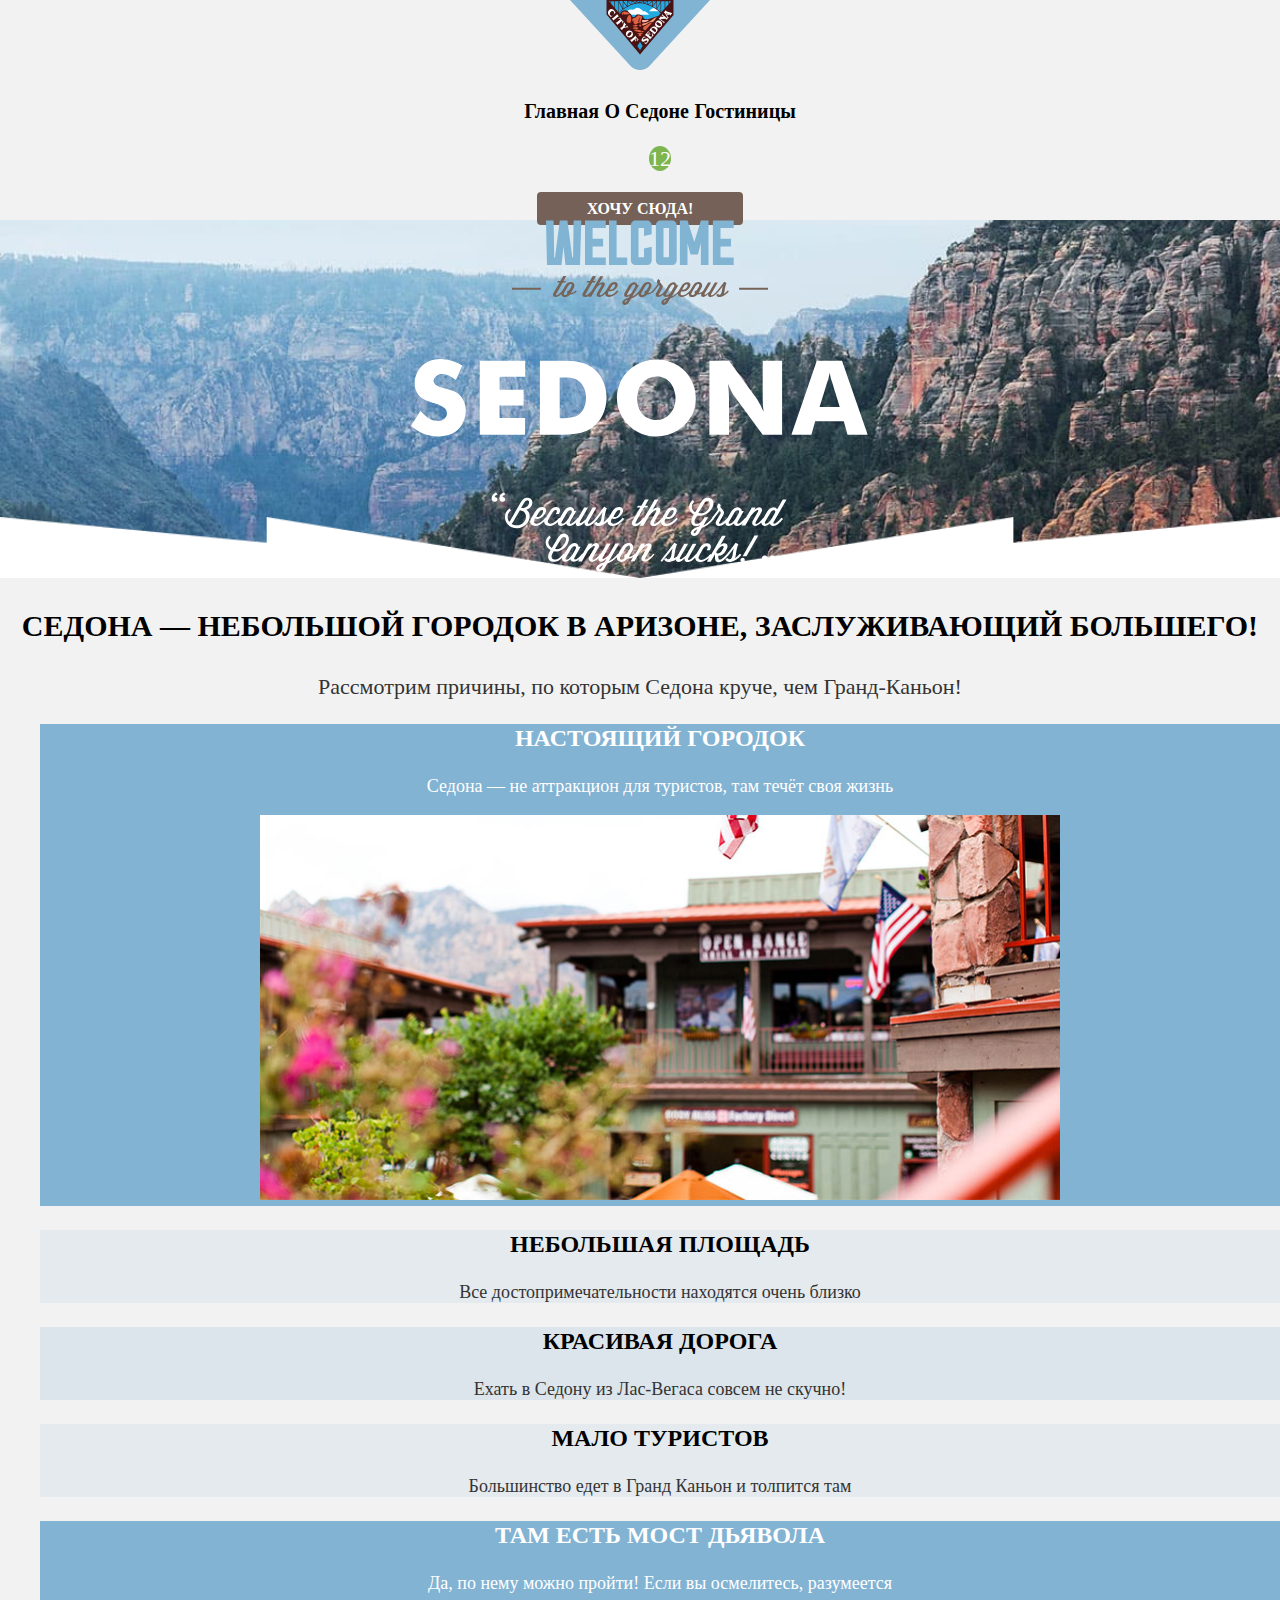
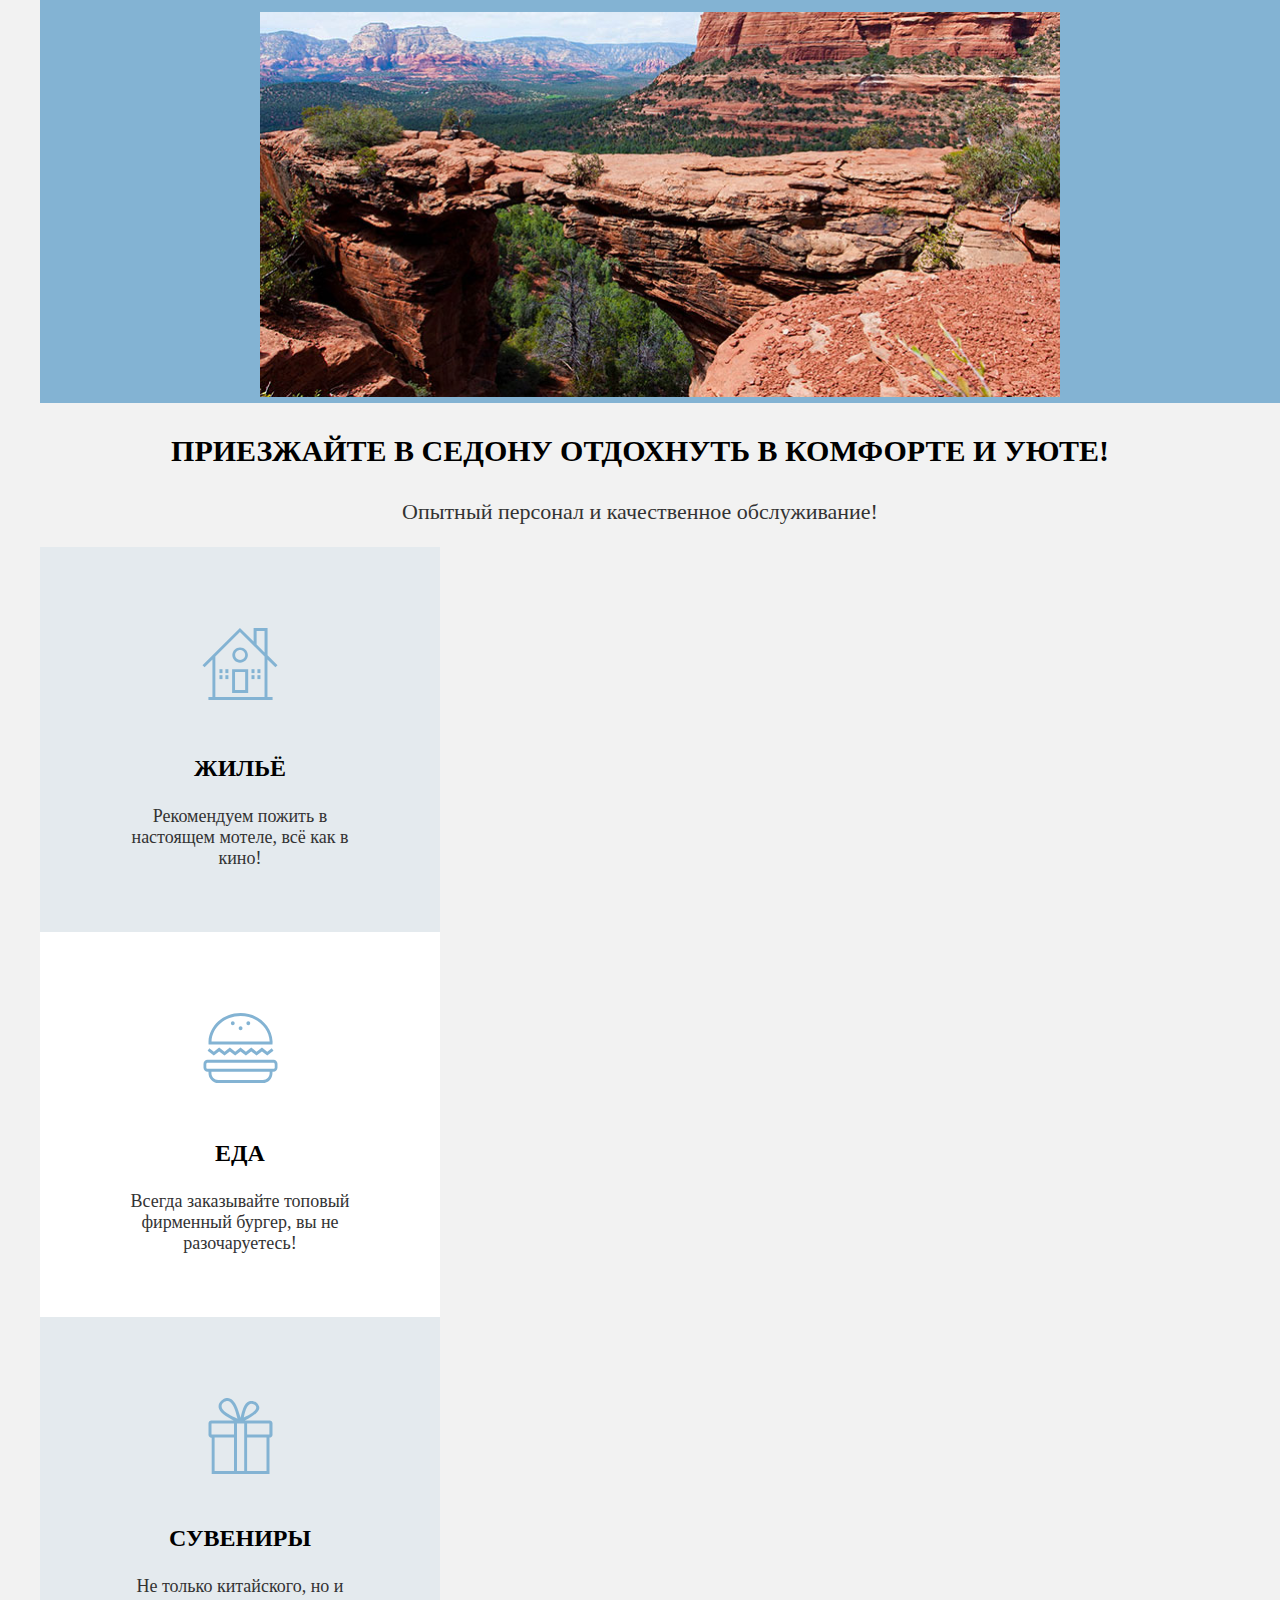
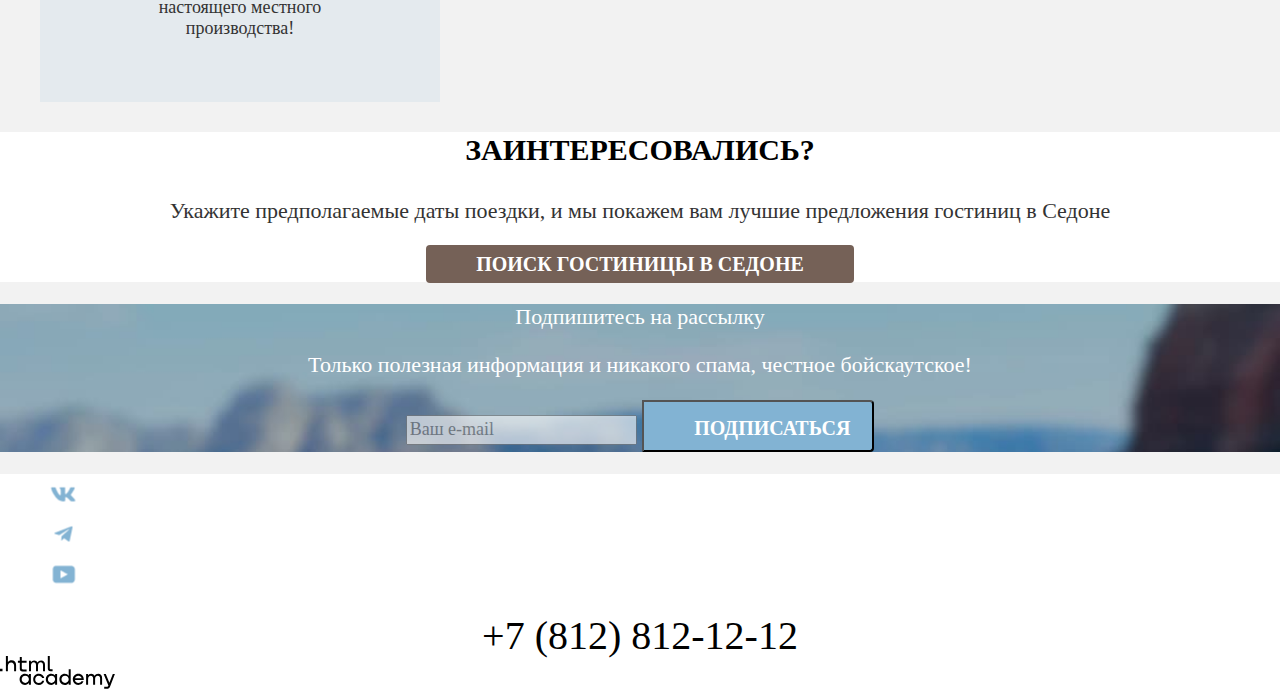
==== commit 5a339dfc: "Add files via upload" ====
--- a/index.html
+++ b/index.html
@@ -1,12 +1,13 @@
 <!DOCTYPE html>
 <html lang="ru">
-  <head>
-    <meta charset="utf-8">
-    <title>HTML Academy: Седона</title>
-    <link rel="stylesheet" href="styles/styles.css">
-  </head>
-  <body>
-	<header class="page-header">
+<head>
+  <meta charset="utf-8">
+  <title>HTML Academy: Седона</title>
+  <link rel="stylesheet" href="styles/styles.css">
+</head>
+<body>
+<div class="index-contaner">
+  <header class="page-header">
 		<nav class="navigation">
 			<a href="index.html" aria-current="page"><img class="logo" src="images/logo.svg"
         width="140" height="70" alt="логотип города"></a>
@@ -22,7 +23,7 @@
 			<a class="button button-want-here" href="catalog.html">Хочу сюда!</a>
 		</nav>
 	</header>
-   <main class="main-index">
+  <main class="main-index">
 		<section class="intro">
 			<h1 class="visually-hidden">Сайт города Седона</h1>
 			<img src="images/welcome.svg" width="458" height="352" alt="welcome to the gorgeous
@@ -33,26 +34,26 @@
 			<p class="uppercase">Седона — небольшой городок в Аризоне, заслуживающий большего!</p>
 			<p class="description">Рассмотрим причины, по которым Седона круче, чем Гранд-Каньон!</p>
 			<ul class="advantages-list">
-				<li class="advantages-item advantages-item-heavy">
-					<h3 class="uppercase-small-light">Настоящий городок</h3>
-					<p class="description-small-light">Седона — не аттракцион для туристов, там течёт своя жизнь</p>
+				<li class="advantages-item">
+					<h3 class="uppercase-2 uppercase-2-light">Настоящий городок</h3>
+					<p class="description-2 description-2-light">Седона — не аттракцион для туристов, там течёт своя жизнь</p>
 					<img src="images/sedona-sight.png" width="800" height="385" alt="вид города">
 				</li>
 				<li class="advantages-item advantages-item-light">
-					<h3 class="uppercase-small">Небольшая площадь</h3>
-					<p class="description-small">Все достопримечательности находятся очень близко</p>
+					<h3 class="uppercase-2">Небольшая площадь</h3>
+					<p class="description-2">Все достопримечательности находятся очень близко</p>
 				</li>
 				<li class="advantages-item advantages-item-medium">
-					<h3 class="uppercase-small">Красивая дорога</h3>
-					<p class="description-small">Ехать в Седону из Лас-Вегаса совсем не скучно!</p>
+					<h3 class="uppercase-2">Красивая дорога</h3>
+					<p class="description-2">Ехать в Седону из Лас-Вегаса совсем не скучно!</p>
 				</li>
 				<li class="advantages-item advantages-item-light">
-					<h3 class="uppercase-small">Мало туристов</h3>
-					<p class="description-small">Большинство едет в Гранд Каньон и толпится там</p>
+					<h3 class="uppercase-2">Мало туристов</h3>
+					<p class="description-2">Большинство едет в Гранд Каньон и толпится там</p>
 				</li>
-				<li class="advantages-item advantages-item-heavy">
-					<h3 class="uppercase-small-light">Там есть мост дьявола</h3>
-					<p class="description-small-light">Да, по нему можно пройти! Если вы осмелитесь, разумеется</p>
+				<li class="advantages-item">
+					<h3 class="uppercase-2 uppercase-2-light">Там есть мост дьявола</h3>
+					<p class="description-2 description-2-light">Да, по нему можно пройти! Если вы осмелитесь, разумеется</p>
 					<img src="images/devil-bridge.png" width="800" height="385" alt="мост дьявола">
 				</li>
 			</ul>
@@ -63,21 +64,21 @@
 			<p class="description">Опытный персонал и качественное обслуживание!</p>
 			<ul class="conditions-list">
 				<li class="conditions-item">
-        <div class="house-wrapper">
-					<h3 class="uppercase-small">Жильё</h3>
-					<p class="description-small">Рекомендуем пожить в настоящем мотеле, всё как в кино!</p>
+        <div class="conditions-item-wrapper house-icon">
+					<h3 class="uppercase-2">Жильё</h3>
+					<p class="description-2">Рекомендуем пожить в настоящем мотеле, всё как в кино!</p>
         </div>
         </li>
 				<li class="conditions-item">
-        <div class="food-wrapper">
-					<h3 class="uppercase-small">Еда</h3>
-					<p class="description-small">Всегда заказывайте топовый фирменный бургер, вы не разочаруетесь!</p>
+        <div class="conditions-item-wrapper food-icon">
+					<h3 class="uppercase-2">Еда</h3>
+					<p class="description-2">Всегда заказывайте топовый фирменный бургер, вы не разочаруетесь!</p>
         </div>
         </li>
 				<li class="conditions-item">
-        <div class="souvenir-wrapper">
-					<h3 class="uppercase-small">Сувениры</h3>
-					<p class="description-small">Не только китайского, но и настоящего местного производства!</p>
+        <div class="conditions-item-wrapper souvenir-icon">
+					<h3 class="uppercase-2">Сувениры</h3>
+					<p class="description-2">Не только китайского, но и настоящего местного производства!</p>
         </div>
         </li>
 			</ul>
@@ -118,5 +119,6 @@
 		  </a>
     </section>
 	</footer>
-  </body>
+</div>
+</body>
 </html>
--- a/styles/styles.css
+++ b/styles/styles.css
@@ -14,7 +14,12 @@
   font-display: swap;
 }
 
+* {
+  box-sizing: border-box;
+}
+
 body {
+  margin: 0;
   font-family: "PT Sans";
   font-style: normal;
   font-weight: 400;
@@ -22,11 +27,20 @@
   line-height: 118%;
   text-align: center;
   color: #333333;
-  background-color: #ffffff;
+  background-color: #f2f2f2;
 }
 
 .visually-hidden {
-  color: red;
+  position: absolute;
+  width: 1px;
+  height: 1px;
+  margin: -1px;
+  border: 0;
+  padding: 0;
+  white-space: nowrap;
+  clip-path: inset(100%);
+  clip: rect(0 0 0 0);
+  overflow: hidden;
 }
 
 .logo {
@@ -71,15 +85,16 @@
 }
 
 .count-likes {
+  border-radius: 50%;
   background-color: #7db54f;
   color: #ffffff;
 }
 
 .intro {
   background: url("../images/background/divider.png"), url("../images/background/index-background.jpg");
-  background-size: auto, cover;
+  background-size: 100%, cover;
   background-position: center bottom, center center;
-  background-repeat: no-repeat, no-repeat;
+  background-repeat: no-repeat;
   background-color: #82b3d3;
 }
 
@@ -93,14 +108,10 @@
 }
 
 .uppercase-light {
-  font-weight: 700;
-  font-size: 30px;
-  line-height: 120%;
-  text-transform: uppercase;
-  color: #ffffff;
-}
-
-.uppercase-small {
+    color: #ffffff;
+}
+
+.uppercase-2 {
   font-weight: 700;
   font-size: 24px;
   line-height: 117%;
@@ -109,12 +120,7 @@
   color: #000000;
 }
 
-.uppercase-small-light {
-  font-weight: 700;
-  font-size: 24px;
-  line-height: 117%;
-  text-transform: uppercase;
-  text-align: center;
+.uppercase-2-light {
   color: #ffffff;
 }
 
@@ -127,30 +133,22 @@
 }
 
 .description-light {
-  font-weight: 400;
-  font-size: 22px;
-  line-height: 118%;
-  text-align: center;
-  color: #ffffff;
-}
-
-.description-small {
-  font-weight: 400;
-  font-size: 18px;
-  line-height: 117%;
-  text-align: center;
-  color: #333333;
-}
-
-.description-small-light {
-  font-weight: 400;
-  font-size: 18px;
-  line-height: 117%;
-  text-align: center;
-  color: #ffffff;
-}
-
-.advantages-item-heavy {
+  color: #ffffff;
+}
+
+.description-2 {
+  font-weight: 400;
+  font-size: 18px;
+  line-height: 117%;
+  text-align: center;
+  color: #333333;
+}
+
+.description-2-light {
+  color: #ffffff;
+}
+
+.advantages-item {
   background-color: rgba(131, 179, 211, 1.0);
   color: #ffffff;
 }
@@ -165,33 +163,29 @@
   color: #000000;
 }
 
-.house-wrapper {
+.conditions-item-wrapper {
   width: 400px;
   height: 385px;
+  padding-top: 183px;
+  padding-left: 85px;
+  padding-right: 85px;
+  background-size: auto;
+  background-position: top 81px center;
+  background-repeat: no-repeat;
+}
+
+.house-icon {
   background-image: url("../images/background/house.svg");
-  background-size: auto;
-  background-position: center center;
-  background-repeat: no-repeat;
   background-color: rgba(131, 179, 211, 0.12);
 }
 
-.food-wrapper {
-  width: 400px;
-  height: 385px;
+.food-icon {
   background-image: url("../images/background/food.svg");
-  background-size: auto;
-  background-position: center center;
-  background-repeat: no-repeat;
-  background-color: #ffffff;
-}
-
-.souvenir-wrapper {
-  width: 400px;
-  height: 385px;
+  background-color: #ffffff;
+}
+
+.souvenir-icon {
   background-image: url("../images/background/souvenir.svg");
-  background-size: auto;
-  background-position: center center;
-  background-repeat: no-repeat;
   background-color: rgba(131, 179, 211, 0.12);
 }
 
@@ -213,10 +207,14 @@
 }
 
 .subscription-backgrounded {
-  background-image: url("../images/background/subscribe.png");
+  background-image: url("../images/background/subscribe.jpg");
   background-size: cover;
   background-repeat: no-repeat;
   background-color: #82b3d3;
+}
+
+.page-footer {
+  background-color: #ffffff;
 }
 
 .email {
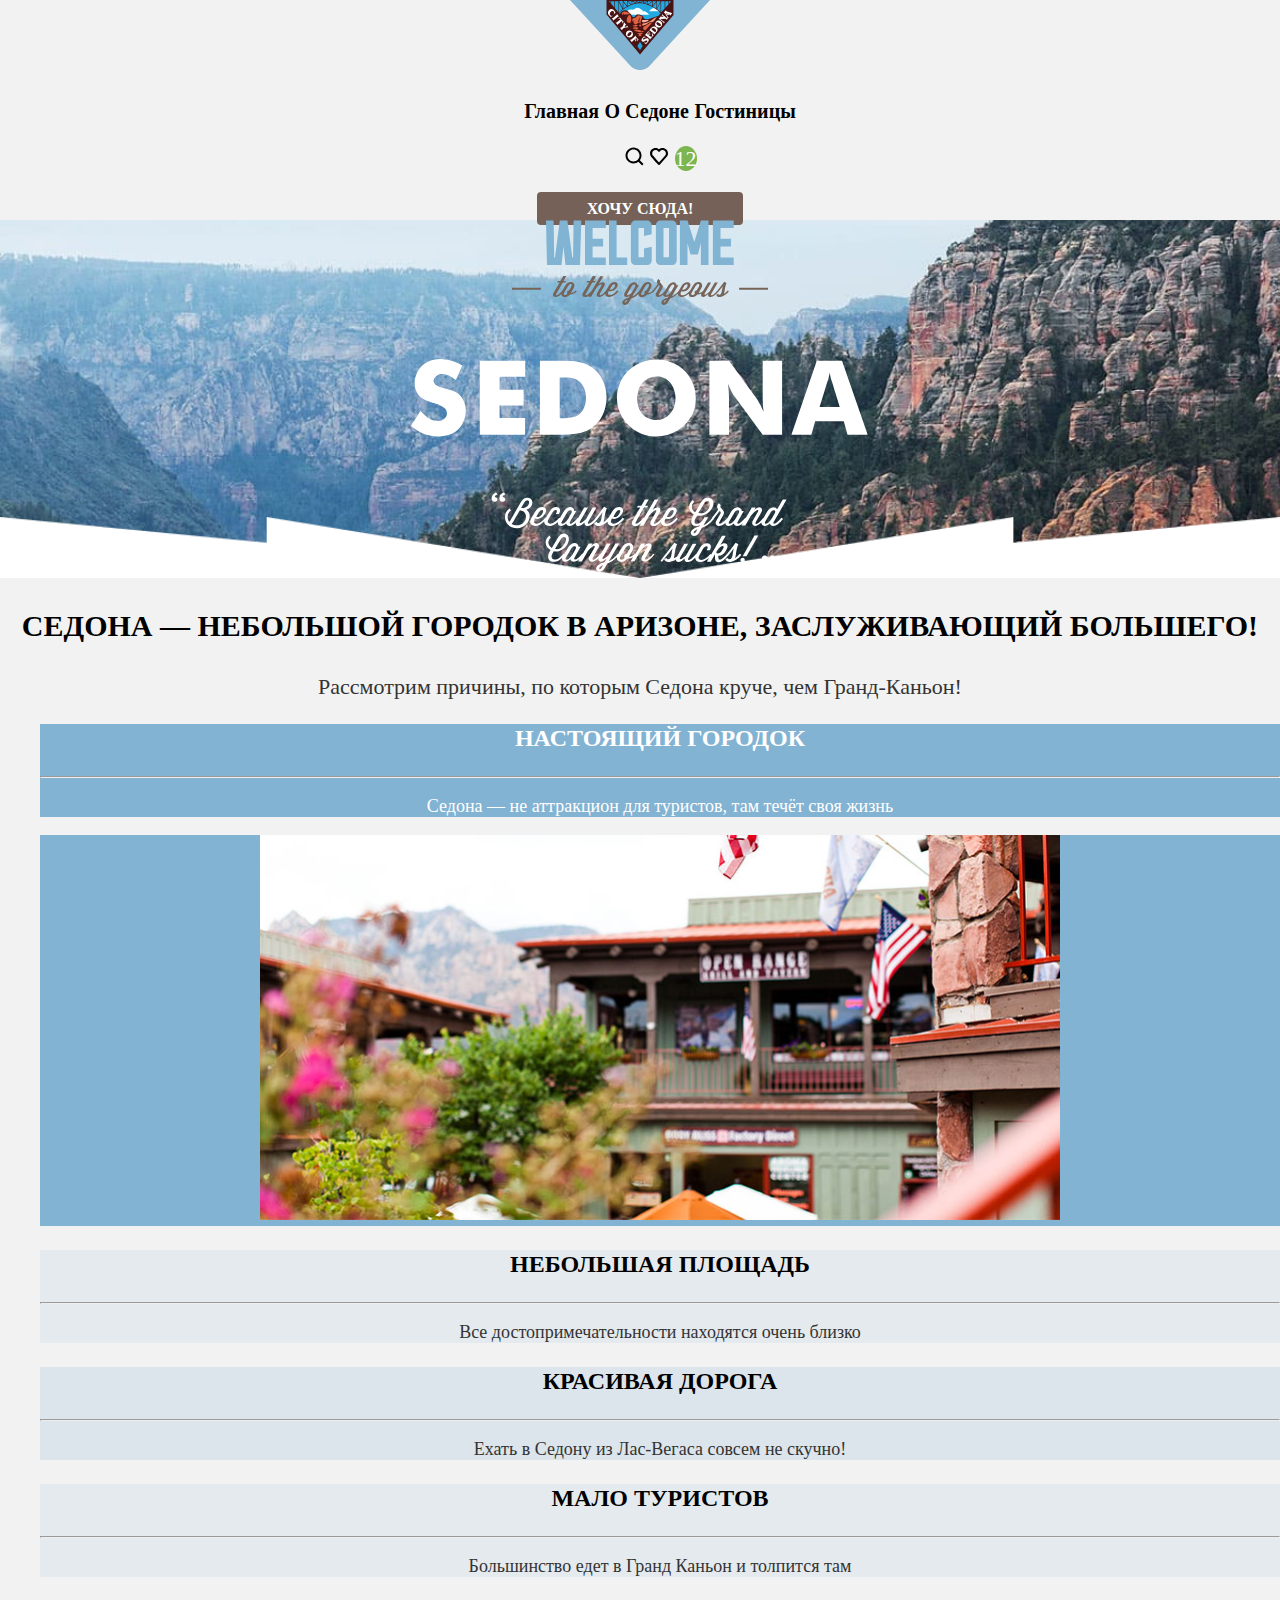
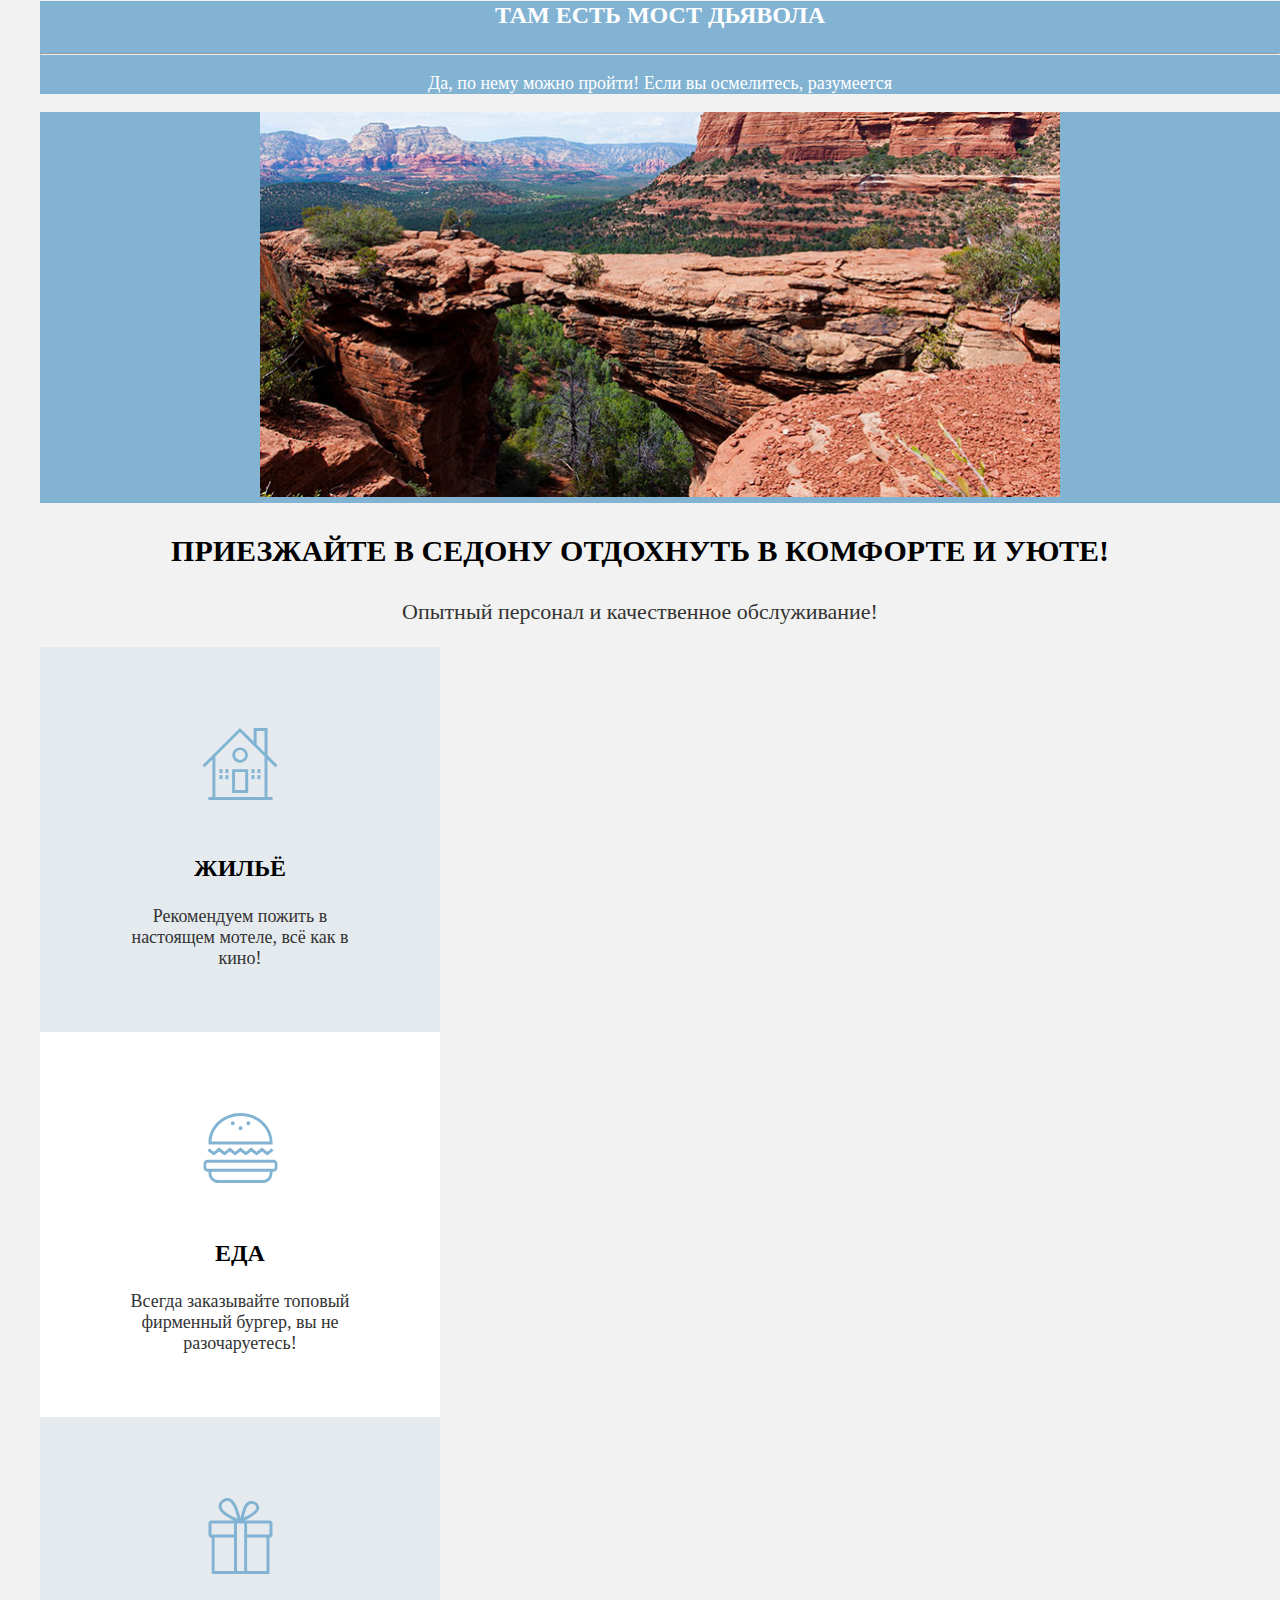
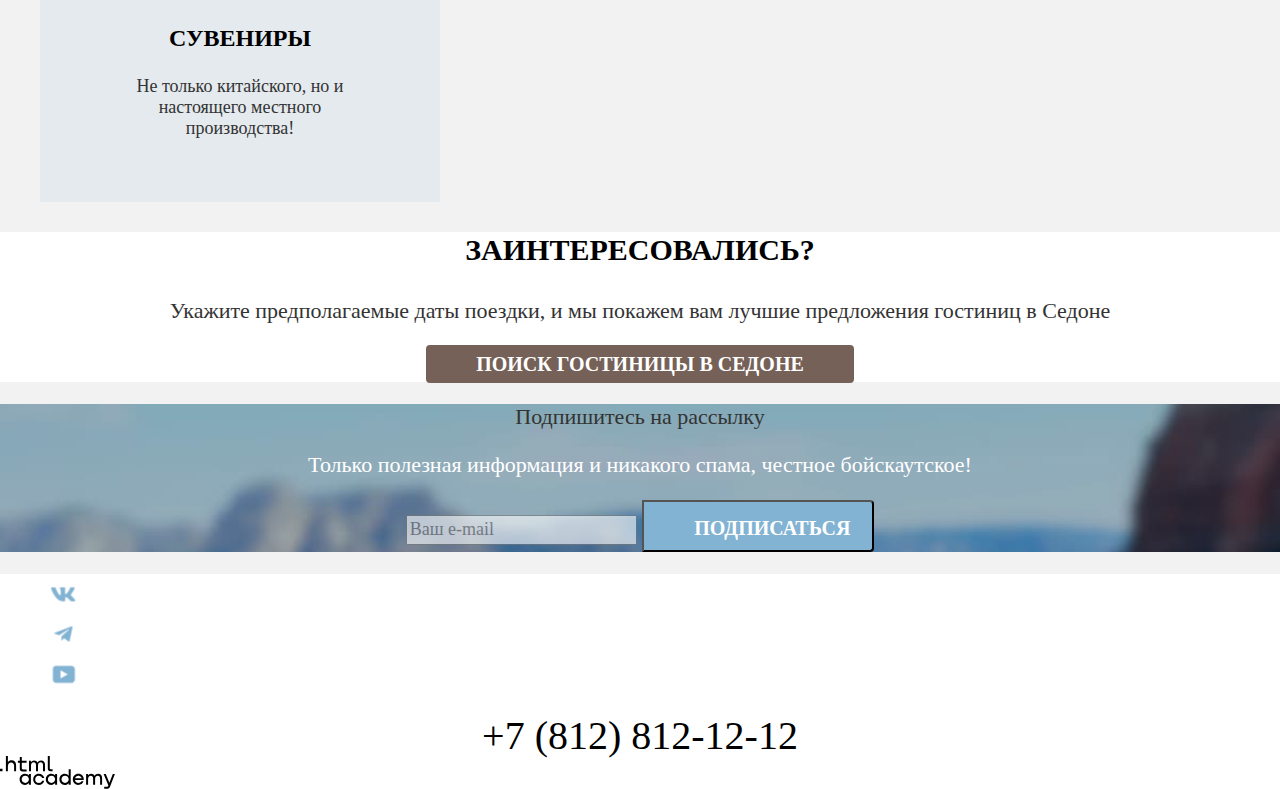
==== commit 95548bf7: "Add files via upload" ====
--- a/index.html
+++ b/index.html
@@ -6,19 +6,32 @@
   <link rel="stylesheet" href="styles/styles.css">
 </head>
 <body>
-<div class="index-contaner">
+<div class="container">
   <header class="page-header">
 		<nav class="navigation">
-			<a href="index.html" aria-current="page"><img class="logo" src="images/logo.svg"
+			<a class="logo-anchor" href="index.html" aria-current="page"><img class="logo" src="images/logo.svg"
         width="140" height="70" alt="логотип города"></a>
 			<ul class="navigation-list">
-				<li class="navigation-item"><a href="index.html" aria-current="page">Главная</a></li>
-				<li class="navigation-item"><a href="#">О Седоне</a></li>
-				<li class="navigation-item"><a href="catalog.html">Гостиницы</a></li>
+				<li class="navigation-item"><a class="navigation-anchor" href="index.html" aria-current="page">Главная</a></li>
+				<li class="navigation-item"><a class="navigation-anchor" href="#">О Седоне</a></li>
+				<li class="navigation-item"><a class="navigation-anchor" href="catalog.html">Гостиницы</a></li>
 			</ul>
 			<ul class="favourites-list">
-				<li class="favourites-item"><a href="#"><span></span></a></li>
-				<li class="favourites-item"><a href="#"><span class="count-likes">12</span></a></li>
+				<li class="favourites-item">
+          <a class="favourites-anchor" href="#">
+            <svg width="20" height="20" viewBox="0 0 20 20" fill="none" xmlns="http://www.w3.org/2000/svg">
+              <path d="M19.5 18.0083L15.8 14.3287C16.8 13.0359 17.5 11.3453 17.5 9.4558C17.5 5.08011 13.9 1.5 9.5 1.5C5.1 1.5 1.5 5.17956 1.5 9.55525C1.5 13.9309 5.1 17.511 9.5 17.511C11.3 17.511 13 16.9144 14.4 15.8204L18.1 19.5L19.5 18.0083ZM9.5 15.5221C6.2 15.5221 3.5 12.837 3.5 9.55525C3.5 6.27348 6.2 3.5884 9.5 3.5884C12.8 3.5884 15.5 6.27348 15.5 9.55525C15.5 12.837 12.8 15.5221 9.5 15.5221Z" fill="black" />
+            </svg>
+          </a>
+        </li>
+				<li class="favourites-item">
+          <a class="favourites-anchor" href="#">
+            <svg width="20" height="20" viewBox="0 0 20 20" fill="none" xmlns="http://www.w3.org/2000/svg">
+              <path d="M9.9 19C9.6 19 9.3 18.9 9.1 18.6C3.7 12.5 2.4 11.1 2.1 10.7C1.4 9.8 1 8.6 1 7.4C1 4.4 3.4 2 6.5 2C7.8 2 9 2.5 10 3.3C11 2.5 12.3 2 13.5 2C16.5 2 19 4.4 19 7.4C19 8.7 18.5 9.9 17.7 10.8L10.7 18.7C10.5 18.9 10.3 19 9.9 19ZM3.9 9.5C4.2 9.9 7.4 13.5 10 16.4L16.2 9.4C16.7 8.9 16.9 8.2 16.9 7.4C16.9 5.6 15.4 4.1 13.6 4.1C12.6 4.1 11.6 4.6 10.9 5.4C10.6 5.7 10.3 5.8 10 5.8C9.7 5.8 9.4 5.6 9.2 5.4C8.5 4.6 7.5 4.1 6.5 4.1C4.7 4.1 3.2 5.6 3.2 7.4C3.1 8.3 3.5 9 3.9 9.5C3.8 9.5 3.8 9.5 3.9 9.5Z" fill="black" />
+            </svg>
+            <span class="count-likes">12</span>
+          </a>
+        </li>
 			</ul>
 			<a class="button button-want-here" href="catalog.html">Хочу сюда!</a>
 		</nav>
@@ -35,33 +48,54 @@
 			<p class="description">Рассмотрим причины, по которым Седона круче, чем Гранд-Каньон!</p>
 			<ul class="advantages-list">
 				<li class="advantages-item">
+        <div class="advantages-item-wrapper">
 					<h3 class="uppercase-2 uppercase-2-light">Настоящий городок</h3>
+          <hr class="underliner">
 					<p class="description-2 description-2-light">Седона — не аттракцион для туристов, там течёт своя жизнь</p>
-					<img src="images/sedona-sight.png" width="800" height="385" alt="вид города">
-				</li>
+        </div>
+        </li>
+        <li class="advantages-item advantages-item-photo">
+          <img class="photo" src="images/sedona-sight.png" width="800" height="385" alt="вид города">
+        </li>
 				<li class="advantages-item advantages-item-light">
+        <div class="advantages-item-wrapper">
 					<h3 class="uppercase-2">Небольшая площадь</h3>
+          <hr class="underliner">
 					<p class="description-2">Все достопримечательности находятся очень близко</p>
-				</li>
+        </div>
+        </li>
 				<li class="advantages-item advantages-item-medium">
+        <div class="advantages-item-wrapper">
 					<h3 class="uppercase-2">Красивая дорога</h3>
+          <hr class="underliner">
 					<p class="description-2">Ехать в Седону из Лас-Вегаса совсем не скучно!</p>
-				</li>
+        </div>
+        </li>
 				<li class="advantages-item advantages-item-light">
+        <div class="advantages-item-wrapper">
 					<h3 class="uppercase-2">Мало туристов</h3>
+          <hr class="underliner">
 					<p class="description-2">Большинство едет в Гранд Каньон и толпится там</p>
-				</li>
+        </div>
+        </li>
 				<li class="advantages-item">
+        <div class="advantages-item-wrapper">
 					<h3 class="uppercase-2 uppercase-2-light">Там есть мост дьявола</h3>
+          <hr class="underliner">
 					<p class="description-2 description-2-light">Да, по нему можно пройти! Если вы осмелитесь, разумеется</p>
-					<img src="images/devil-bridge.png" width="800" height="385" alt="мост дьявола">
-				</li>
+        </div>
+        </li>
+        <li class="advantages-item advantages-item-photo">
+          <img class="photo" src="images/devil-bridge.png" width="800" height="385" alt="мост дьявола">
+        </li>
 			</ul>
 		</section>
 		<section class="conditions">
-			<h2 class="visually-hidden">Условия размещения</h2>
-			<p class="uppercase">Приезжайте в Седону отдохнуть в комфорте и уюте!</p>
-			<p class="description">Опытный персонал и качественное обслуживание!</p>
+      <div class="conditions-header">
+			  <h2 class="visually-hidden">Условия размещения</h2>
+			  <p class="uppercase">Приезжайте в Седону отдохнуть в комфорте и уюте!</p>
+			  <p class="description">Опытный персонал и качественное обслуживание!</p>
+      </div>
 			<ul class="conditions-list">
 				<li class="conditions-item">
         <div class="conditions-item-wrapper house-icon">
@@ -91,7 +125,7 @@
 		</section>
 		<section class="subscription subscription-backgrounded">
 			<h2 class="visually-hidden">Форма для подписки</h2>
-			<p class="uppercase-light">Подпишитесь на рассылку</p>
+			<p class="subscription-uppercase">Подпишитесь на рассылку</p>
 			<p class="description-light">Только полезная информация и никакого спама, честное бойскаутское!</p>
 			<form class="subscription-form" action="https://echo.htmlacademy.ru/" method="post" name="subscription-data">
             <input class="email" type="email" placeholder="Ваш e-mail" name="email" required>
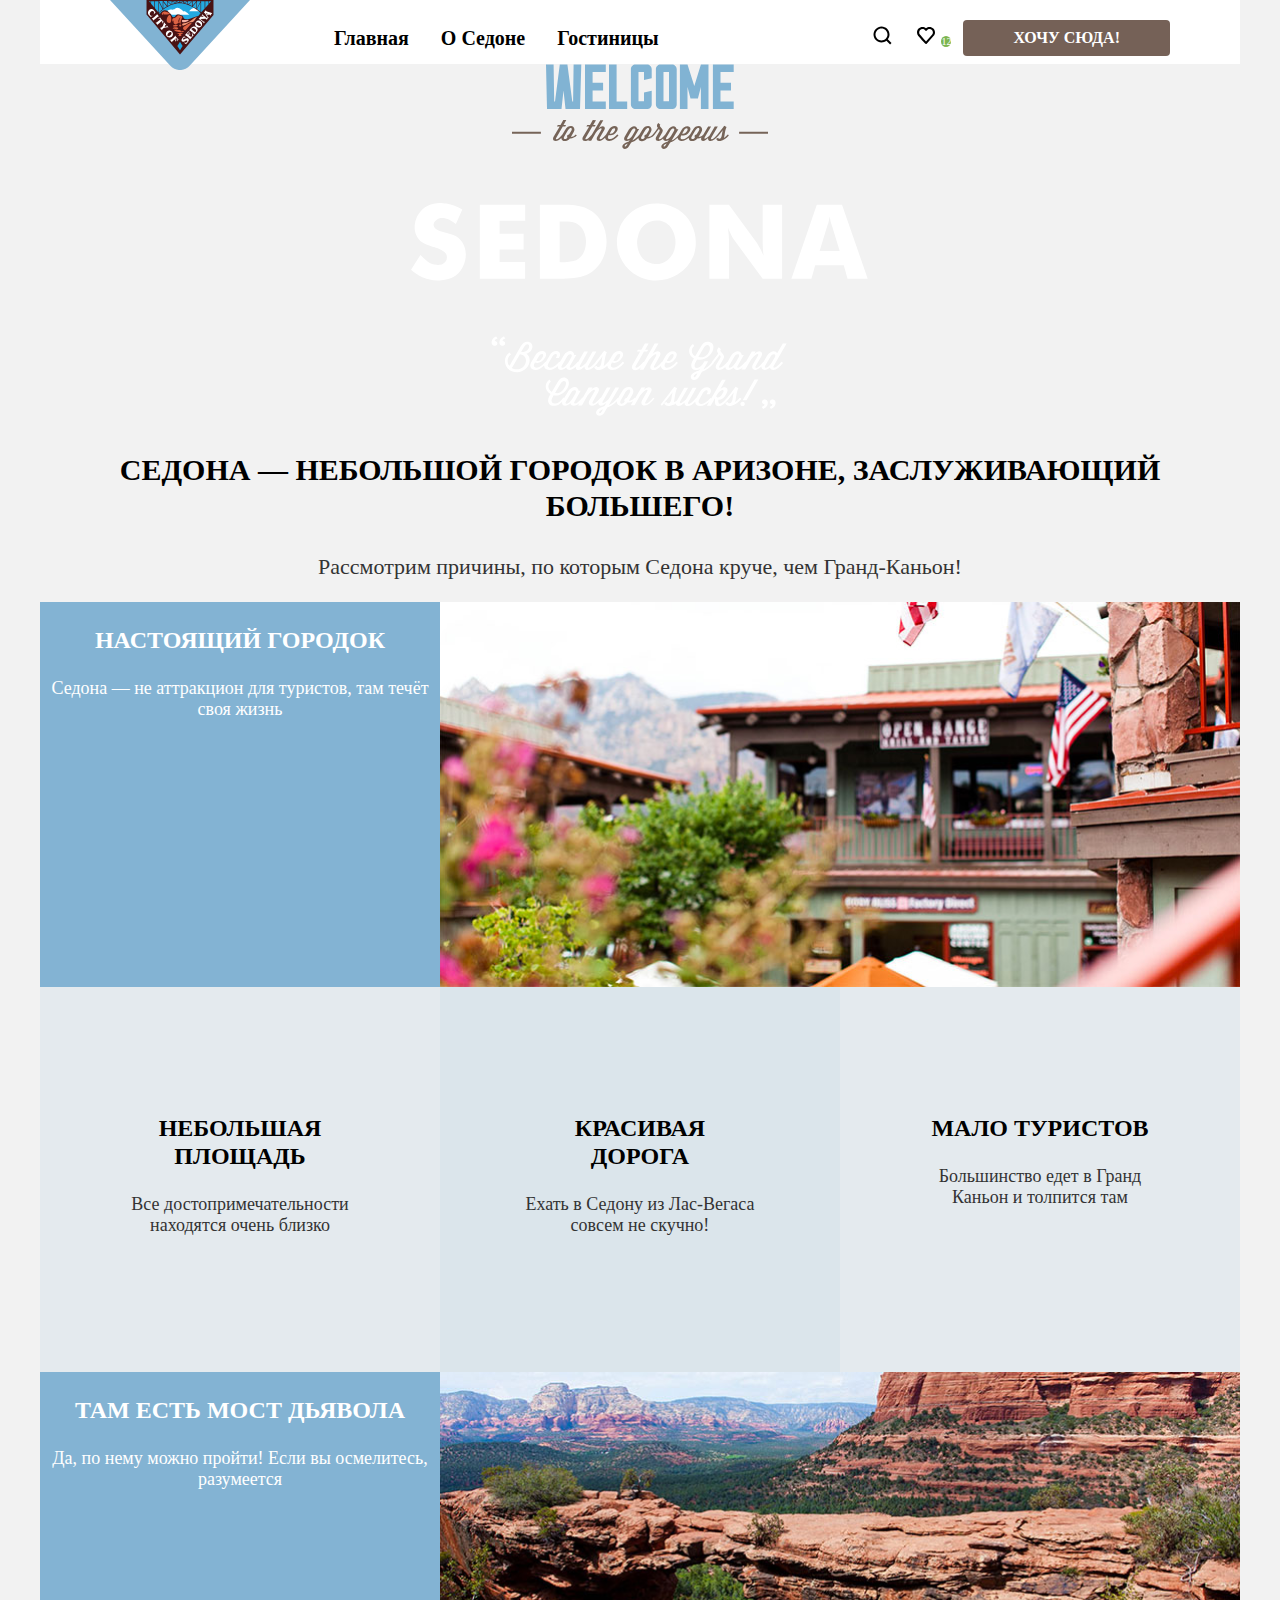
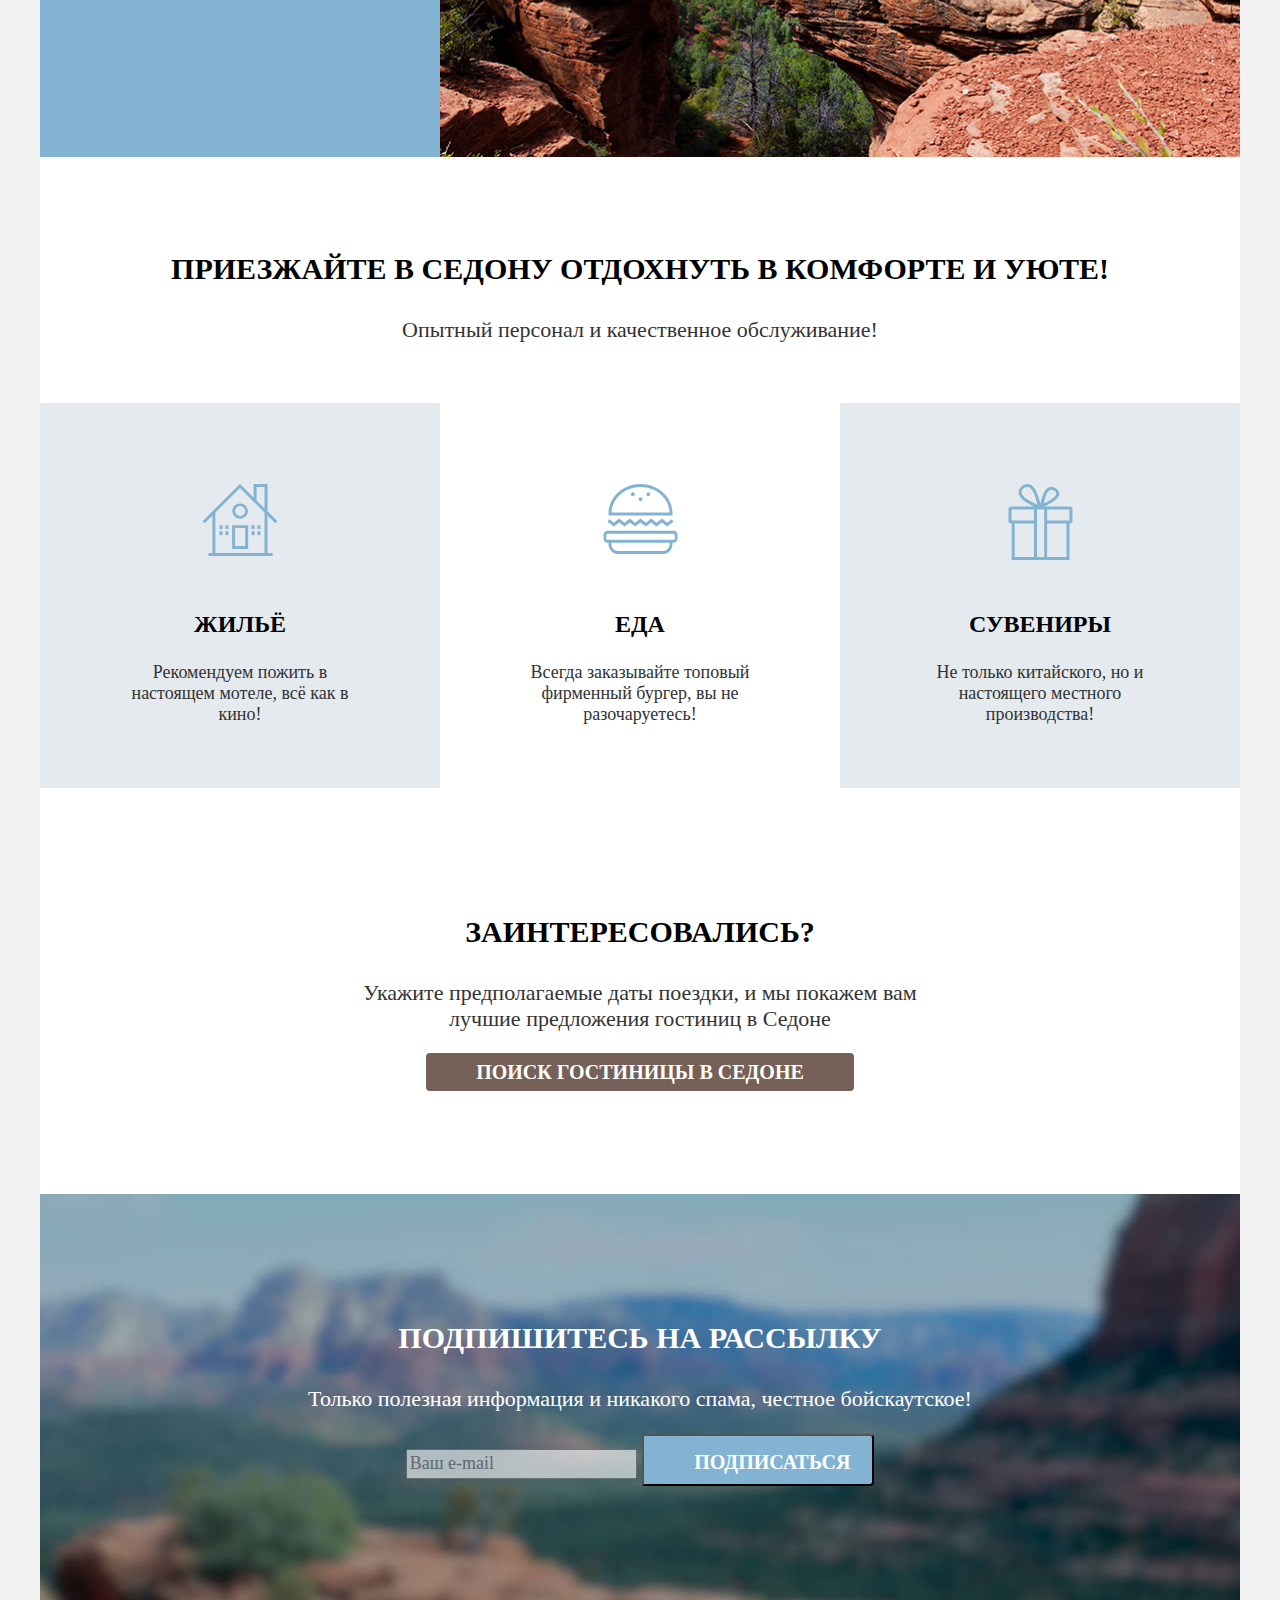
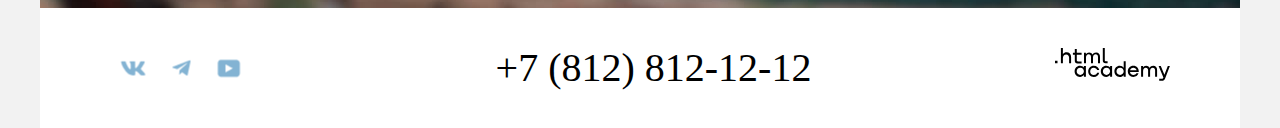
==== commit 6572b609: "Add files via upload" ====
--- a/index.html
+++ b/index.html
@@ -37,21 +37,23 @@
 		</nav>
 	</header>
   <main class="main-index">
-		<section class="intro">
+		<section class="hero">
 			<h1 class="visually-hidden">Сайт города Седона</h1>
-			<img src="images/welcome.svg" width="458" height="352" alt="welcome to the gorgeous
+			<img class="welcome" src="images/welcome.svg" width="458" height="352" alt="welcome to the gorgeous
       Sedona because the Grand Canyon sucks!">
 		</section>
 		<section class="advantages">
-			<h2 class="visually-hidden">Преимущества</h2>
-			<p class="uppercase">Седона — небольшой городок в Аризоне, заслуживающий большего!</p>
-			<p class="description">Рассмотрим причины, по которым Седона круче, чем Гранд-Каньон!</p>
+      <div class="advantages-header">
+			  <h2 class="visually-hidden">Преимущества</h2>
+			  <p class="uppercase">Седона — небольшой городок в Аризоне, заслуживающий большего!</p>
+			  <p class="description">Рассмотрим причины, по которым Седона круче, чем Гранд-Каньон!</p>
+      </div>
 			<ul class="advantages-list">
 				<li class="advantages-item">
-        <div class="advantages-item-wrapper">
-					<h3 class="uppercase-2 uppercase-2-light">Настоящий городок</h3>
-          <hr class="underliner">
-					<p class="description-2 description-2-light">Седона — не аттракцион для туристов, там течёт своя жизнь</p>
+        <div class="advantages-item-light-wrapper">
+					<h3 class="advantages-heading-light uppercase-2 uppercase-2-light">Настоящий городок</h3>
+          <div class="overlined-light"></div>
+          <p class="advantages-text description-2 description-2-light">Седона — не аттракцион для туристов, там течёт своя жизнь</p>
         </div>
         </li>
         <li class="advantages-item advantages-item-photo">
@@ -59,30 +61,30 @@
         </li>
 				<li class="advantages-item advantages-item-light">
         <div class="advantages-item-wrapper">
-					<h3 class="uppercase-2">Небольшая площадь</h3>
-          <hr class="underliner">
-					<p class="description-2">Все достопримечательности находятся очень близко</p>
+					<h3 class="advantages-heading uppercase-2">Небольшая площадь</h3>
+          <div class="overlined"></div>
+          <p class="advantages-text description-2">Все достопримечательности находятся очень близко</p>
         </div>
         </li>
 				<li class="advantages-item advantages-item-medium">
         <div class="advantages-item-wrapper">
-					<h3 class="uppercase-2">Красивая дорога</h3>
-          <hr class="underliner">
-					<p class="description-2">Ехать в Седону из Лас-Вегаса совсем не скучно!</p>
+					<h3 class="advantages-heading uppercase-2">Красивая дорога</h3>
+          <div class="overlined"></div>
+          <p class="advantages-text description-2">Ехать в Седону из Лас-Вегаса совсем не скучно!</p>
         </div>
         </li>
 				<li class="advantages-item advantages-item-light">
         <div class="advantages-item-wrapper">
-					<h3 class="uppercase-2">Мало туристов</h3>
-          <hr class="underliner">
-					<p class="description-2">Большинство едет в Гранд Каньон и толпится там</p>
+					<h3 class="advantages-heading uppercase-2">Мало туристов</h3>
+          <div class="overlined"></div>
+          <p class="advantages-text description-2">Большинство едет в Гранд Каньон и толпится там</p>
         </div>
         </li>
 				<li class="advantages-item">
-        <div class="advantages-item-wrapper">
-					<h3 class="uppercase-2 uppercase-2-light">Там есть мост дьявола</h3>
-          <hr class="underliner">
-					<p class="description-2 description-2-light">Да, по нему можно пройти! Если вы осмелитесь, разумеется</p>
+        <div class="advantages-item-light-wrapper">
+					<h3 class="advantages-heading-light uppercase-2 uppercase-2-light">Там есть мост дьявола</h3>
+          <div class="overlined-light"></div>
+          <p class="advantages-text description-2 description-2-light">Да, по нему можно пройти! Если вы осмелитесь, разумеется</p>
         </div>
         </li>
         <li class="advantages-item advantages-item-photo">
@@ -127,32 +129,34 @@
 			<h2 class="visually-hidden">Форма для подписки</h2>
 			<p class="subscription-uppercase">Подпишитесь на рассылку</p>
 			<p class="description-light">Только полезная информация и никакого спама, честное бойскаутское!</p>
+      <div class="subscription-form-wrapper">
 			<form class="subscription-form" action="https://echo.htmlacademy.ru/" method="post" name="subscription-data">
             <input class="email" type="email" placeholder="Ваш e-mail" name="email" required>
 				<button class="button-subscribe" type="submit">Подписаться</button>
 			</form>
+      </div>
 		</section>
 	</main>
 	<footer class="page-footer">
     <section class="social">
       <h2 class="visually-hidden">Контакты</h2>
-		  <ul class="social-list">
-			  <li class="social-item">
+      <ul class="social-list">
+        <li class="social-item">
           <a href="https://vk.com/htmlacademy" title="мы Вконтакте"><div class="social-vk"></div></a>
-			  </li>
+        </li>
         <li class="social-item">
           <a href="https://t.me/htmlacademy" title="мы в Телеграмме"><div class="social-telegram"></div></a>
         </li>
-			  <li class="social-item">
+        <li class="social-item">
           <a href="https://www.youtube.com/user/htmlacademyru" title="мы на Ютуб"><div class="social-youtube"></div></a>
         </li>
-		  </ul>
-		  <a class="phone" href="tel:+78121212">+7 (812) 812-12-12</a>
-		  <a href="https://up.htmlacademy.ru/htmlcss/40/project/sedona" title="Htmlacademy">
-			  <div class="htmlacademy-logo"></div>
-		  </a>
+      </ul>
+      <a class="phone" href="tel:+78121212">+7 (812) 812-12-12</a>
+      <a href="https://up.htmlacademy.ru/htmlcss/40/project/sedona" title="Htmlacademy">
+        <div class="htmlacademy-logo"></div>
+      </a>
     </section>
-	</footer>
+    </footer>
 </div>
 </body>
 </html>
--- a/styles/styles.css
+++ b/styles/styles.css
@@ -20,6 +20,7 @@
 
 body {
   margin: 0;
+  height: 100%;
   font-family: "PT Sans";
   font-style: normal;
   font-weight: 400;
@@ -28,6 +29,10 @@
   text-align: center;
   color: #333333;
   background-color: #f2f2f2;
+}
+
+ul, ol {
+  list-style-type: none;
 }
 
 .visually-hidden {
@@ -43,19 +48,42 @@
   overflow: hidden;
 }
 
-.logo {
+.container {
+  display: flex;
+  flex-direction: column;
+  width: 1200px;
+  min-height: 100vh;
+  margin: 0 auto;
+}
+
+.page-header {
+  width: 1200px;
+  height: 64px;
+  background-color: #ffffff;
+}
+
+.navigation {
+  display: flex;
+}
+
+.logo-anchor {
+  margin-left: 70px;
   z-index: 999;
 }
 
-ul, ol {
-  list-style-type: none;
-}
-
-.navigation-item, .favourites-item, .conditions-item, .social-item {
-  display: inline;
-}
-
-.navigation-item a{
+.navigation-list {
+  display: flex;
+  margin-top: auto;
+  margin-bottom: auto;
+  margin-left: 28px;
+}
+
+.navigation-item {
+  width: fit-content;
+}
+
+.navigation-anchor{
+  padding: 20px 16px;
   font-weight: 700;
   font-size: 20px;
   line-height: 120%;
@@ -64,7 +92,20 @@
   color: #000000;
 }
 
-.favourites-item a{
+.favourites-list {
+  display: flex;
+  justify-content: space-between;
+  margin-top: auto;
+  margin-bottom: auto;
+  margin-left: auto;
+}
+
+.favourites-item {
+  width: fit-content;
+  padding: 22px 12px;
+}
+
+.favourites-anchor {
   text-decoration: none;
 }
 
@@ -76,6 +117,13 @@
 }
 
 .button-want-here {
+  margin-top: auto;
+  margin-bottom: auto;
+  margin-right: 70px;
+  border-radius: 4px;
+  padding: 8px 50px;
+  width: fit-content;
+  height: 36px;
   font-weight: 700;
   font-size: 16px;
   line-height: 125%;
@@ -85,9 +133,20 @@
 }
 
 .count-likes {
+  width: 20px;
+  height: 20px;
   border-radius: 50%;
+  font-weight: 400;
+  font-size: 10px;
+  line-height: 100%;
+  text-align: center;
   background-color: #7db54f;
   color: #ffffff;
+}
+
+.main-index {
+  flex-grow: 1;
+  width: 1200px;
 }
 
 .intro {
@@ -148,7 +207,17 @@
   color: #ffffff;
 }
 
+.advantages-list {
+  display: flex;
+  flex-wrap: wrap;
+  margin: 0;
+  padding: 0;
+}
+
 .advantages-item {
+  width: 400px;
+  height: 385px;
+  border: none;
   background-color: rgba(131, 179, 211, 1.0);
   color: #ffffff;
 }
@@ -158,9 +227,41 @@
   color: #000000;
 }
 
+.advantages-item-photo {
+  width: 800px;
+}
+
+.advantages-item-wrapper {
+  padding: 103px 85px;
+}
+
+.underliner {
+  width: 60px;
+  height: 2px;
+}
+
+.photo {
+  margin: 0;
+  padding: 0;
+}
+
 .advantages-item-medium {
   background-color: rgba(131, 179, 211, 0.2);
   color: #000000;
+}
+
+.conditions-header {
+  padding: 64px 0px;
+  width: 1200px;
+  height: 246px;
+  background-color: #ffffff;
+}
+
+.conditions-list {
+  display: flex;
+  flex-wrap: wrap;
+  margin: 0;
+  padding: 0;
 }
 
 .conditions-item-wrapper {
@@ -190,6 +291,9 @@
 }
 
 .booking {
+  padding: 96px 304px;
+  width: 1200px;
+  height: 406px;
   background-color: #ffffff;
 }
 
@@ -203,6 +307,9 @@
 }
 
 .subscription {
+  padding: 96px 258px 104px 258px;
+  width: 1200px;
+  height: 414px;
   background-color: #ffffff;
 }
 
@@ -213,8 +320,38 @@
   background-color: #82b3d3;
 }
 
+.subscription-uppercase {
+  font-weight: 700;
+  font-size: 30px;
+  line-height: 120%;
+  text-transform: uppercase;
+  color: #ffffff;
+}
+
 .page-footer {
-  background-color: #ffffff;
+  width: 1200px;
+  height: 120px;
+  background-color: #ffffff;
+}
+
+.social {
+  display: flex;
+  justify-content: space-between;
+  margin-top: 40px;
+  margin-bottom: 30px;
+  margin-left: 70px;
+  margin-right: 70px;
+  padding: 0;
+  background-color: #ffffff;
+}
+
+.social-list {
+  display: flex;
+  justify-content: space-between;
+  width: 142px;
+  height: 40px;
+  margin: 0;
+  padding: 0;
 }
 
 .email {
@@ -299,7 +436,16 @@
 
 /* catalog page */
 
+.main-catalog {
+  flex-grow: 1;
+}
+
 .search-input {
+  margin: 0;
+  padding-top: 35px;
+  padding-bottom: 70px;
+  padding-left: 70px;
+  padding-right: 70px;
   background: url("../images/background/filter.jpg");
   background-size: cover;
   background-position: center center;
@@ -307,11 +453,44 @@
   background-color: #82b3d3;
 }
 
+.booking-form {
+  display: flex;
+  justify-content: space-between;
+}
+
 .catalog-heading {
+  text-align: left;
   font-weight: 700;
   font-size: 60px;
   line-height: 130%;
   color: #ffffff;
+}
+
+.breadcrumbs-wrapper {
+  width: 114px;
+  height: 21px;
+}
+
+.breadcrumbs {
+  margin: 0;
+  padding: 0;
+  font-weight: 400;
+  font-size: 16px;
+  line-height: 131%;
+  color: #ffffff;
+}
+
+.breadcrumbs-item {
+  display: inline;
+  margin: 0;
+  padding: 0;
+}
+
+.catalog-fieldset {
+  width: 150px;
+  height: 157px;
+  border: 0;
+  text-align: left;
 }
 
 .catalog-legend {
